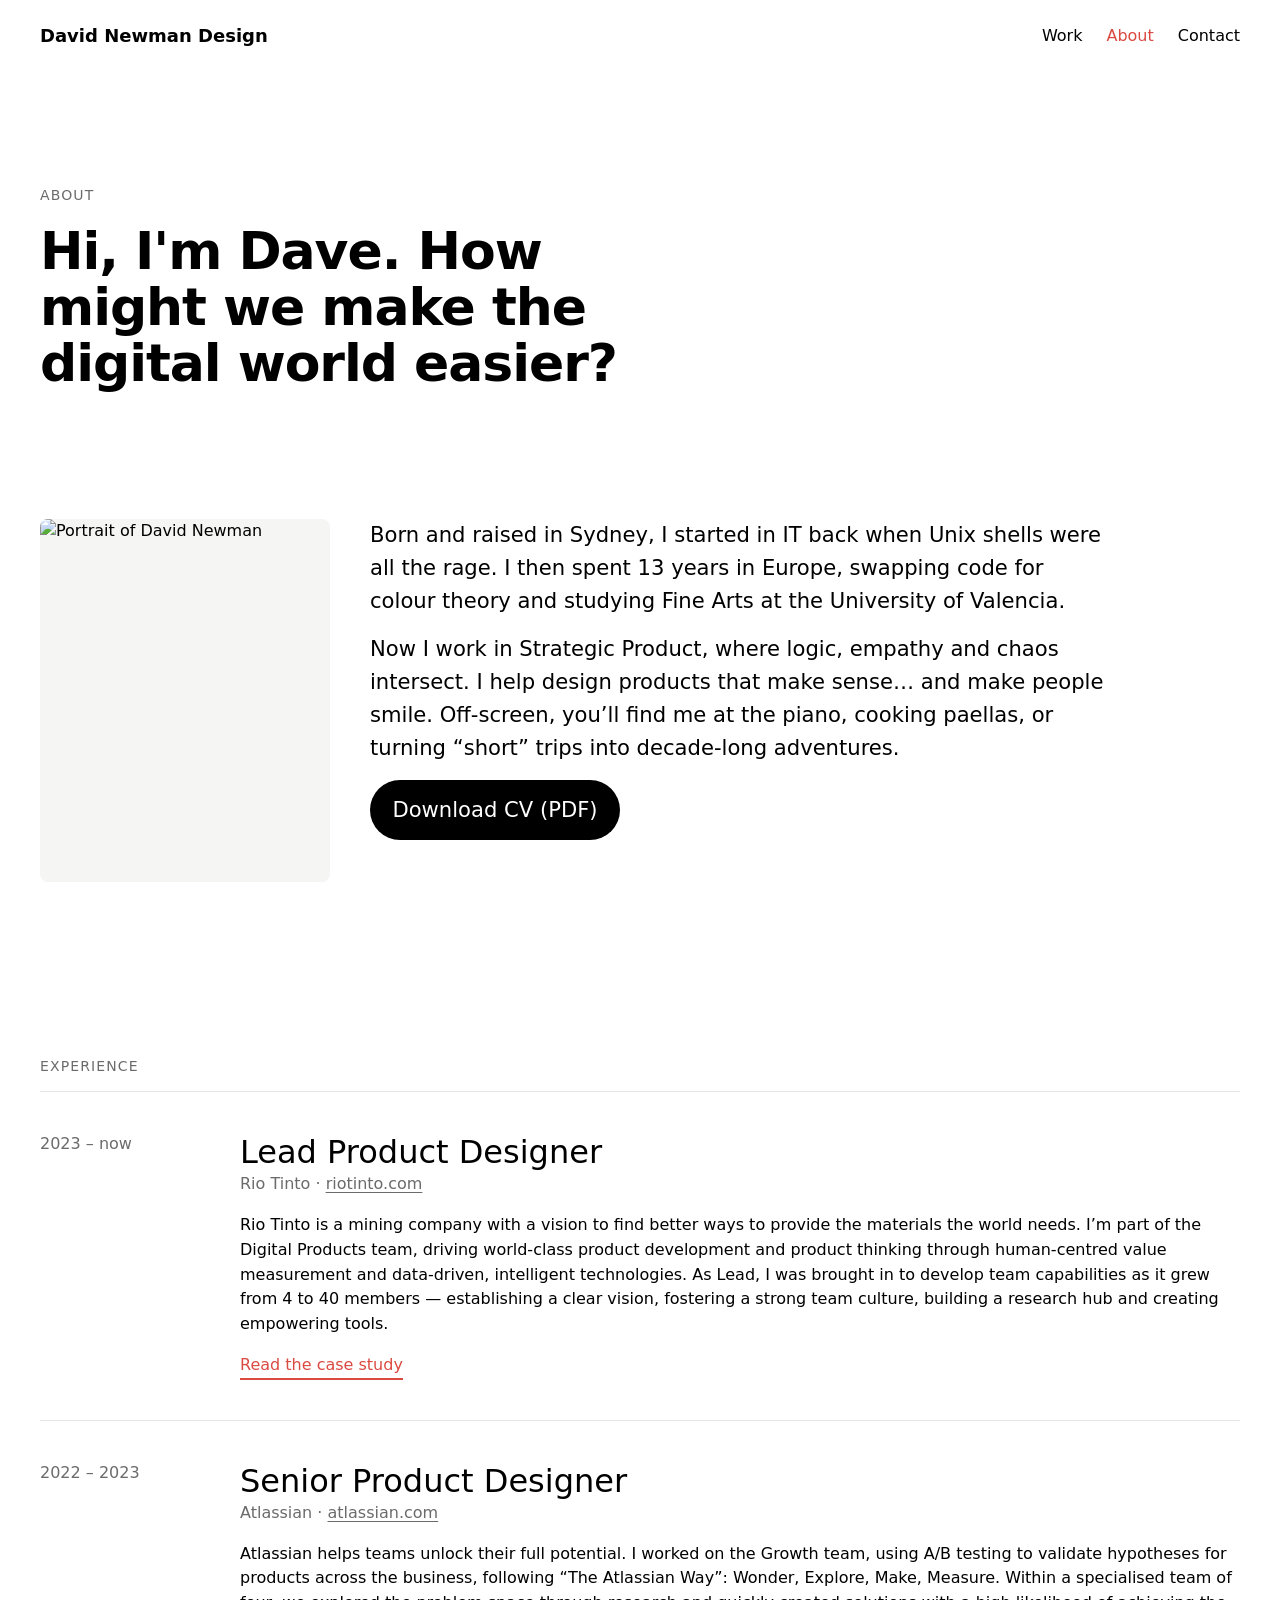
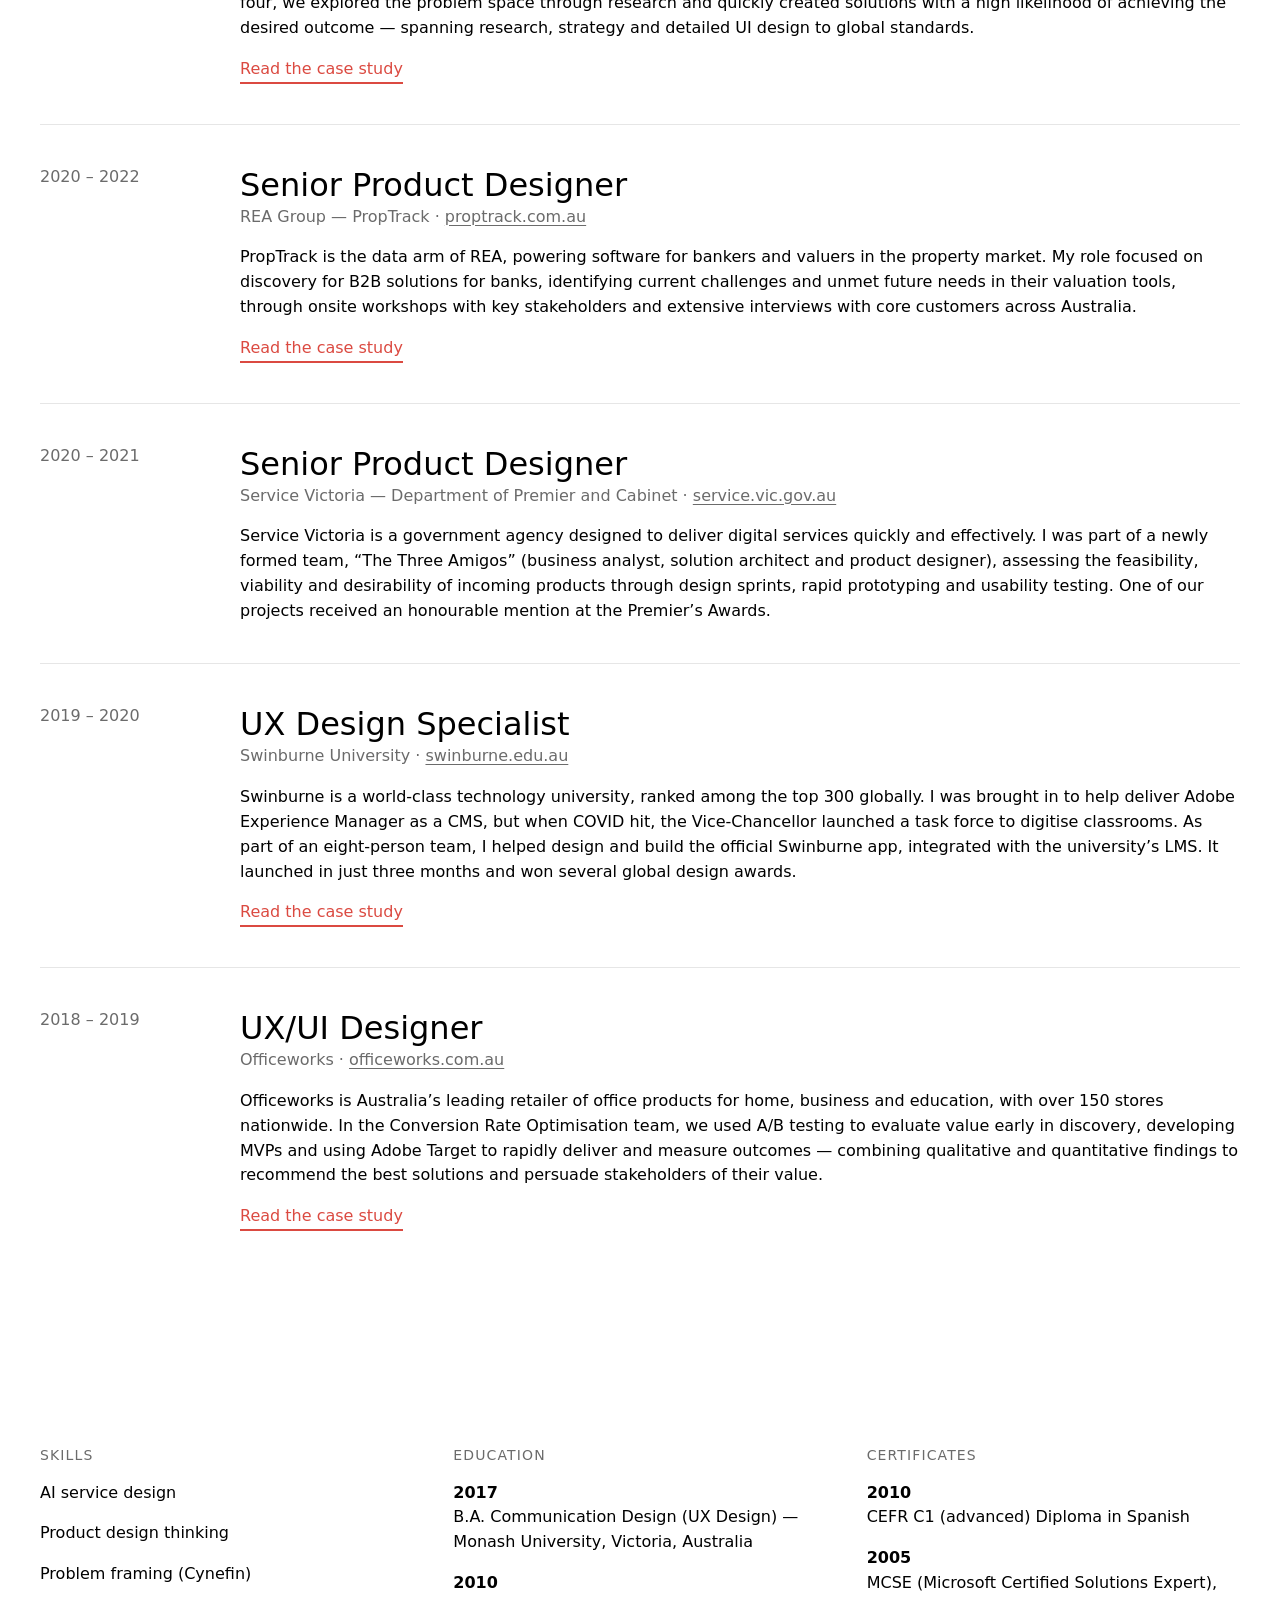
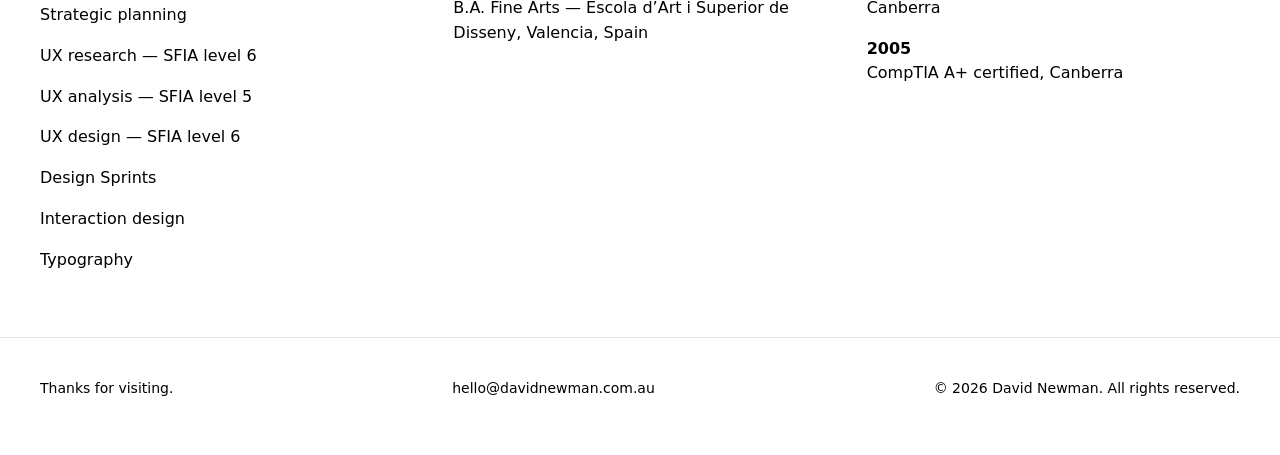
==== about/index.html @ c521a759 "Add About page" ====
<!doctype html>
<html lang="en-AU" class="no-js">
<head>
  <meta charset="utf-8">
  <meta name="viewport" content="width=device-width, initial-scale=1">
  <title>About — David Newman Design</title>
  <meta name="description" content="David Newman — Senior Product Designer. Experience at Rio Tinto, Atlassian, REA Group, Service Victoria, Swinburne University and Officeworks.">
  <link rel="canonical" href="https://davidnewman.com.au/about/">
  <meta property="og:type" content="website">
  <meta property="og:title" content="About — David Newman Design">
  <meta property="og:description" content="David Newman — Senior Product Designer. Experience at Rio Tinto, Atlassian, REA Group, Service Victoria, Swinburne University and Officeworks.">
  <meta property="og:url" content="https://davidnewman.com.au/about/">
  <meta property="og:image" content="https://davidnewman.com.au/assets/img/og-default.jpg">
  <meta name="twitter:card" content="summary_large_image">
  <meta name="theme-color" content="#ffffff">
  <link rel="manifest" href="/manifest.webmanifest">
  <link rel="icon" href="/assets/icons/favicon.svg" type="image/svg+xml">
  <link rel="apple-touch-icon" href="/assets/icons/icon-192.png">
  <link rel="preload" href="/assets/fonts/CircularStd-Medium.woff2" as="font" type="font/woff2" crossorigin>
  <link rel="stylesheet" href="/assets/css/styles.css">
  <script src="/assets/js/main.js" defer></script>
</head>
<body>
  <a class="skip-link" href="#main">Skip to content</a>
  <header class="site-header">
    <div class="container site-header__inner">
      <a class="brand" href="/">David Newman Design</a>
      <nav class="nav" aria-label="Main">
        <ul>
        <li><a href="/work/">Work</a></li>
        <li><a href="/about/" aria-current="page">About</a></li>
        <li><a href="/contact/">Contact</a></li>
        </ul>
      </nav>
    </div>
  </header>

  <main id="main">
    <section class="container home-hero">
      <p class="eyebrow">About</p>
      <h1 class="display" style="font-size: var(--fs-xl);">Hi, I'm Dave. How might we make the digital world easier?</h1>
    </section>
    <section class="container section--tight">
      <div class="grid grid--aside">
        <div><img src="/assets/img/about/portrait.jpg" alt="Portrait of David Newman" loading="lazy" decoding="async" class="portrait"></div>
        <div class="prose">
          <p>Born and raised in Sydney, I started in IT back when Unix shells were all the rage. I then spent 13 years in Europe, swapping code for colour theory and studying Fine Arts at the University of Valencia.</p>
          <p>Now I work in Strategic Product, where logic, empathy and chaos intersect. I help design products that make sense… and make people smile. Off-screen, you’ll find me at the piano, cooking paellas, or turning “short” trips into decade-long adventures.</p>
          <p><a class="button" href="/assets/david-newman-cv.pdf" download>Download CV (PDF)</a></p>
        </div>
      </div>
    </section>
    <section class="container section" aria-labelledby="exp-h">
      <h2 id="exp-h" class="eyebrow">Experience</h2>
      <ol class="timeline">
          <li class="reveal">
            <p class="timeline__when">2023 – now</p>
            <div>
              <h3>Lead Product Designer</h3>
              <p class="timeline__org">Rio Tinto · <a href="https://www.riotinto.com/" rel="noopener">riotinto.com</a></p>
              <p>Rio Tinto is a mining company with a vision to find better ways to provide the materials the world needs. I’m part of the Digital Products team, driving world-class product development and product thinking through human-centred value measurement and data-driven, intelligent technologies. As Lead, I was brought in to develop team capabilities as it grew from 4 to 40 members — establishing a clear vision, fostering a strong team culture, building a research hub and creating empowering tools.</p>
              <p><a class="cta" style="font-size: var(--fs-sm);" href="/work/rio-tinto/">Read the case study</a></p>
            </div>
          </li>
          <li class="reveal">
            <p class="timeline__when">2022 – 2023</p>
            <div>
              <h3>Senior Product Designer</h3>
              <p class="timeline__org">Atlassian · <a href="https://www.atlassian.com/" rel="noopener">atlassian.com</a></p>
              <p>Atlassian helps teams unlock their full potential. I worked on the Growth team, using A/B testing to validate hypotheses for products across the business, following “The Atlassian Way”: Wonder, Explore, Make, Measure. Within a specialised team of four, we explored the problem space through research and quickly created solutions with a high likelihood of achieving the desired outcome — spanning research, strategy and detailed UI design to global standards.</p>
              <p><a class="cta" style="font-size: var(--fs-sm);" href="/work/atlassian/">Read the case study</a></p>
            </div>
          </li>
          <li class="reveal">
            <p class="timeline__when">2020 – 2022</p>
            <div>
              <h3>Senior Product Designer</h3>
              <p class="timeline__org">REA Group — PropTrack · <a href="https://www.proptrack.com.au/" rel="noopener">proptrack.com.au</a></p>
              <p>PropTrack is the data arm of REA, powering software for bankers and valuers in the property market. My role focused on discovery for B2B solutions for banks, identifying current challenges and unmet future needs in their valuation tools, through onsite workshops with key stakeholders and extensive interviews with core customers across Australia.</p>
              <p><a class="cta" style="font-size: var(--fs-sm);" href="/work/proptrack/">Read the case study</a></p>
            </div>
          </li>
          <li class="reveal">
            <p class="timeline__when">2020 – 2021</p>
            <div>
              <h3>Senior Product Designer</h3>
              <p class="timeline__org">Service Victoria — Department of Premier and Cabinet · <a href="https://service.vic.gov.au/" rel="noopener">service.vic.gov.au</a></p>
              <p>Service Victoria is a government agency designed to deliver digital services quickly and effectively. I was part of a newly formed team, “The Three Amigos” (business analyst, solution architect and product designer), assessing the feasibility, viability and desirability of incoming products through design sprints, rapid prototyping and usability testing. One of our projects received an honourable mention at the Premier’s Awards.</p>
              
            </div>
          </li>
          <li class="reveal">
            <p class="timeline__when">2019 – 2020</p>
            <div>
              <h3>UX Design Specialist</h3>
              <p class="timeline__org">Swinburne University · <a href="https://www.swinburne.edu.au/" rel="noopener">swinburne.edu.au</a></p>
              <p>Swinburne is a world-class technology university, ranked among the top 300 globally. I was brought in to help deliver Adobe Experience Manager as a CMS, but when COVID hit, the Vice-Chancellor launched a task force to digitise classrooms. As part of an eight-person team, I helped design and build the official Swinburne app, integrated with the university’s LMS. It launched in just three months and won several global design awards.</p>
              <p><a class="cta" style="font-size: var(--fs-sm);" href="/work/swinburne/">Read the case study</a></p>
            </div>
          </li>
          <li class="reveal">
            <p class="timeline__when">2018 – 2019</p>
            <div>
              <h3>UX/UI Designer</h3>
              <p class="timeline__org">Officeworks · <a href="https://www.officeworks.com.au/" rel="noopener">officeworks.com.au</a></p>
              <p>Officeworks is Australia’s leading retailer of office products for home, business and education, with over 150 stores nationwide. In the Conversion Rate Optimisation team, we used A/B testing to evaluate value early in discovery, developing MVPs and using Adobe Target to rapidly deliver and measure outcomes — combining qualitative and quantitative findings to recommend the best solutions and persuade stakeholders of their value.</p>
              <p><a class="cta" style="font-size: var(--fs-sm);" href="/work/officeworks/">Read the case study</a></p>
            </div>
          </li>
      </ol>
    </section>
    <section class="container section--tight">
      <div class="grid grid--3">
        <div>
          <h2 class="eyebrow">Skills</h2>
          <ul class="plain-list">
            <li>AI service design</li><li>Product design thinking</li><li>Problem framing (Cynefin)</li><li>Strategic planning</li>
            <li>UX research — SFIA level 6</li><li>UX analysis — SFIA level 5</li><li>UX design — SFIA level 6</li>
            <li>Design Sprints</li><li>Interaction design</li><li>Typography</li>
          </ul>
        </div>
        <div>
          <h2 class="eyebrow">Education</h2>
          <ul class="plain-list">
            <li><strong>2017</strong><br>B.A. Communication Design (UX Design) — Monash University, Victoria, Australia</li>
            <li><strong>2010</strong><br>B.A. Fine Arts — Escola d’Art i Superior de Disseny, Valencia, Spain</li>
          </ul>
        </div>
        <div>
          <h2 class="eyebrow">Certificates</h2>
          <ul class="plain-list">
            <li><strong>2010</strong><br>CEFR C1 (advanced) Diploma in Spanish</li>
            <li><strong>2005</strong><br>MCSE (Microsoft Certified Solutions Expert), Canberra</li>
            <li><strong>2005</strong><br>CompTIA A+ certified, Canberra</li>
          </ul>
        </div>
      </div>
    </section>

  </main>

  <footer class="site-footer">
    <div class="container site-footer__inner">
      <p>Thanks for visiting.</p>
      <p><a href="mailto:hello@davidnewman.com.au">hello@davidnewman.com.au</a></p>
      <p>© <span data-year>2026</span> David Newman. All rights reserved.</p>
    </div>
  </footer>
</body>
</html>
---- assets/css/styles.css ----
/* ==========================================================================
   David Newman Design — styles
   1. Fonts  2. Tokens  3. Base  4. Layout  5. Components  6. Pages  7. Motion
   ========================================================================== */

/* 1. Fonts ---------------------------------------------------------------- */
@font-face { font-family: "CircularStd"; src: url("/assets/fonts/CircularStd-Book.woff2") format("woff2"); font-weight: 400; font-style: normal; font-display: swap; }
@font-face { font-family: "CircularStd"; src: url("/assets/fonts/CircularStd-BookItalic.woff2") format("woff2"); font-weight: 400; font-style: italic; font-display: swap; }
@font-face { font-family: "CircularStd"; src: url("/assets/fonts/CircularStd-Medium.woff2") format("woff2"); font-weight: 500; font-style: normal; font-display: swap; }
@font-face { font-family: "CircularStd"; src: url("/assets/fonts/CircularStd-Bold.woff2") format("woff2"); font-weight: 700; font-style: normal; font-display: swap; }
@font-face { font-family: "CircularStd"; src: url("/assets/fonts/CircularStd-Black.woff2") format("woff2"); font-weight: 900; font-style: normal; font-display: swap; }

/* 2. Tokens --------------------------------------------------------------- */
:root {
  /* colour */
  --color-bg: #ffffff;
  --color-fg: #000000;
  --color-muted: #6b6b6b;
  --color-line: #e6e6e6;
  --color-surface: #f5f5f4;
  --color-inverse-bg: #0b0b0b;
  --color-inverse-fg: #ffffff;
  --color-accent: #db4a41;

  /* type */
  --font-sans: "CircularStd", ui-sans-serif, system-ui, -apple-system, "Segoe UI", Roboto, Helvetica, Arial, sans-serif;
  --fs-xs: 0.875rem;
  --fs-sm: 1rem;
  --fs-md: clamp(1.125rem, 1rem + 0.4vw, 1.375rem);
  --fs-lg: clamp(1.5rem, 1.2rem + 1vw, 2rem);
  --fs-xl: clamp(2rem, 1.4rem + 2.4vw, 3.25rem);
  --fs-display: clamp(2.75rem, 1.2rem + 6vw, 6.25rem);
  --lh-tight: 1.08;
  --lh-snug: 1.25;
  --lh-body: 1.55;

  /* space */
  --space-1: 0.25rem;
  --space-2: 0.5rem;
  --space-3: 1rem;
  --space-4: 1.5rem;
  --space-5: 2.5rem;
  --space-6: 4rem;
  --space-7: clamp(4rem, 3rem + 5vw, 8rem);
  --gutter: clamp(1rem, 0.5rem + 2.5vw, 2.5rem);
  --max-width: 90rem;
  --measure: 46rem;

  /* shape & motion */
  --radius: 0.5rem;
  --ease-out: cubic-bezier(0.22, 1, 0.36, 1);
  --dur: 600ms;
}

/* 3. Base ----------------------------------------------------------------- */
*, *::before, *::after { box-sizing: border-box; }
html { -webkit-text-size-adjust: 100%; text-size-adjust: 100%; scroll-behavior: smooth; }
body {
  margin: 0;
  font-family: var(--font-sans);
  font-size: var(--fs-sm);
  line-height: var(--lh-body);
  color: var(--color-fg);
  background: var(--color-bg);
  -webkit-font-smoothing: antialiased;
}
img, svg, video { display: block; max-width: 100%; height: auto; }
img { background: var(--color-surface); }
h1, h2, h3, h4 { margin: 0; font-weight: 500; line-height: var(--lh-snug); text-wrap: balance; }
p { margin: 0 0 var(--space-3); text-wrap: pretty; }
p:last-child { margin-bottom: 0; }
a { color: inherit; text-underline-offset: 0.2em; }
a:hover { color: var(--color-accent); }
:focus-visible { outline: 2px solid var(--color-accent); outline-offset: 3px; }
ul { padding-left: 1.2em; }

.skip-link {
  position: absolute; left: var(--space-3); top: -4rem; z-index: 100;
  padding: var(--space-2) var(--space-3); background: var(--color-fg); color: var(--color-bg);
}
.skip-link:focus { top: var(--space-3); }
.visually-hidden {
  position: absolute !important; width: 1px; height: 1px; overflow: hidden;
  clip: rect(0 0 0 0); white-space: nowrap;
}

/* 4. Layout --------------------------------------------------------------- */
.container { width: 100%; max-width: var(--max-width); margin-inline: auto; padding-inline: var(--gutter); }
.section { padding-block: var(--space-7); }
.section--tight { padding-block: var(--space-6); }
.section--inverse { background: var(--color-inverse-bg); color: var(--color-inverse-fg); }
.grid { display: grid; gap: var(--space-5); }
@media (min-width: 48rem) {
  .grid--2 { grid-template-columns: repeat(2, 1fr); }
  .grid--3 { grid-template-columns: repeat(3, 1fr); }
  .grid--aside { grid-template-columns: minmax(12rem, 1fr) 3fr; }
}
.stack > * + * { margin-top: var(--space-4); }

/* 5. Components ----------------------------------------------------------- */
/* header */
.site-header {
  position: sticky; top: 0; z-index: 50;
  background: color-mix(in srgb, var(--color-bg) 88%, transparent);
  backdrop-filter: saturate(1.4) blur(10px);
  border-bottom: 1px solid transparent;
  transition: border-color 200ms;
}
.site-header.is-scrolled { border-bottom-color: var(--color-line); }
.site-header__inner { display: flex; align-items: center; justify-content: space-between; min-height: 4.5rem; }
.brand { font-weight: 700; text-decoration: none; font-size: 1.125rem; }
.nav ul { display: flex; gap: var(--space-4); list-style: none; margin: 0; padding: 0; }
.nav a { text-decoration: none; font-weight: 500; }
.nav a[aria-current="page"] { color: var(--color-accent); }
.brand { white-space: nowrap; }
@media (max-width: 30rem) {
  .brand { font-size: 1rem; }
  .nav ul { gap: var(--space-3); }
  .nav a { font-size: 0.9375rem; }
}
@media (max-width: 47.99rem) {
  .cs-toc { position: static; border-bottom: 1px solid var(--color-line); padding-bottom: var(--space-4); }
  .cs-toc ol { grid-auto-flow: column; justify-content: start; gap: var(--space-4); }
}

/* footer */
.site-footer { border-top: 1px solid var(--color-line); padding-block: var(--space-5); font-size: var(--fs-xs); }
.site-footer__inner { display: flex; flex-wrap: wrap; gap: var(--space-3); justify-content: space-between; }
.site-footer a { text-decoration: none; }

/* text */
.eyebrow { font-size: var(--fs-xs); text-transform: uppercase; letter-spacing: 0.08em; color: var(--color-muted); margin-bottom: var(--space-3); }
.section--inverse .eyebrow { color: #a3a3a3; }
.display { font-size: var(--fs-display); font-weight: 700; line-height: var(--lh-tight); letter-spacing: -0.02em; }
.lead { font-size: var(--fs-lg); line-height: 1.35; max-width: 52rem; }
.prose { max-width: var(--measure); font-size: var(--fs-md); }
.prose h3 { font-size: var(--fs-lg); margin-bottom: var(--space-3); }
.prose ul { margin: 0 0 var(--space-3); }
.cta { display: inline-block; font-size: var(--fs-lg); font-weight: 500; color: var(--color-accent); text-decoration: none; border-bottom: 2px solid currentColor; }
.cta:hover { color: var(--color-fg); }
.button {
  display: inline-flex; align-items: center; gap: var(--space-2);
  padding: 0.85rem 1.4rem; border-radius: 999px; border: 0;
  background: var(--color-fg); color: var(--color-bg);
  font: inherit; font-weight: 500; text-decoration: none; cursor: pointer;
}
.button:hover { background: var(--color-accent); color: #fff; }

/* project cards */
.cards { display: grid; gap: var(--space-5); }
@media (min-width: 48rem) { .cards { grid-template-columns: repeat(2, 1fr); } }
.card { display: block; text-decoration: none; }
.card__media { overflow: hidden; border-radius: var(--radius); aspect-ratio: 4 / 3; }
.card__media img { width: 100%; height: 100%; object-fit: cover; transition: transform var(--dur) var(--ease-out); }
.card:hover .card__media img { transform: scale(1.04); }
.card__body { display: flex; justify-content: space-between; gap: var(--space-3); padding-top: var(--space-3); }
.card__title { font-size: var(--fs-lg); }
.card__meta { color: var(--color-muted); font-size: var(--fs-xs); text-align: right; }
.section--inverse .card__meta { color: #a3a3a3; }
.card:hover .card__title { color: var(--color-accent); }
.badge { display: inline-block; font-size: 0.75rem; padding: 0.15rem 0.5rem; border: 1px solid currentColor; border-radius: 999px; margin-left: var(--space-2); vertical-align: middle; }

/* skills list */
.skills { list-style: none; padding: 0; margin: 0; font-size: var(--fs-lg); line-height: 1.3; }

/* case study */
.cs-hero { padding-block: var(--space-6) var(--space-5); }
.cs-hero__title { font-size: var(--fs-xl); font-weight: 700; letter-spacing: -0.01em; margin-bottom: var(--space-4); }
.cs-meta { display: grid; gap: var(--space-4); margin-top: var(--space-5); padding-top: var(--space-4); border-top: 1px solid var(--color-line); }
@media (min-width: 48rem) { .cs-meta { grid-template-columns: repeat(3, 1fr); } }
.cs-meta dt { font-size: var(--fs-xs); color: var(--color-muted); text-transform: uppercase; letter-spacing: 0.08em; }
.cs-meta dd { margin: var(--space-1) 0 0; }
.cs-cover img { width: 100%; border-radius: var(--radius); }
.cs-toc { position: sticky; top: 5rem; align-self: start; }
.cs-toc ol { list-style: none; padding: 0; margin: 0; display: grid; gap: var(--space-2); }
.cs-toc a { text-decoration: none; color: var(--color-muted); }
.cs-toc a:hover, .cs-toc a.is-active { color: var(--color-fg); }
.cs-section { scroll-margin-top: 6rem; }
.cs-section + .cs-section { margin-top: var(--space-7); }
.cs-section > h2 { font-size: var(--fs-xl); margin-bottom: var(--space-4); }
.figure { margin: var(--space-5) 0; }
.figure img { width: 100%; border-radius: var(--radius); }
.figure figcaption { font-size: var(--fs-xs); color: var(--color-muted); margin-top: var(--space-2); }
.gallery { display: grid; gap: var(--space-3); margin: var(--space-5) 0; grid-template-columns: repeat(auto-fill, minmax(min(100%, 16rem), 1fr)); }
.gallery img { width: 100%; aspect-ratio: 4 / 3; object-fit: cover; border-radius: var(--radius); }
.gallery--contain img { object-fit: contain; background: var(--color-surface); }
.callouts { display: grid; gap: var(--space-4); margin: var(--space-5) 0; }
@media (min-width: 48rem) { .callouts { grid-template-columns: repeat(2, 1fr); } }
.callout { padding: var(--space-4); background: var(--color-surface); border-radius: var(--radius); }
.callout h3 { font-size: var(--fs-md); margin-bottom: var(--space-2); }
.metrics { display: grid; gap: var(--space-4); margin: var(--space-5) 0; grid-template-columns: repeat(auto-fit, minmax(12rem, 1fr)); }
.metric { padding: var(--space-4); border-top: 2px solid var(--color-fg); }
.metric__value { display: block; font-size: var(--fs-xl); font-weight: 700; line-height: 1; }
.metric__label { display: block; margin-top: var(--space-2); color: var(--color-muted); }
.metric-group h3 { font-size: var(--fs-md); margin-bottom: var(--space-2); }
.next-project { display: grid; gap: var(--space-5); }
@media (min-width: 48rem) { .next-project { grid-template-columns: repeat(2, 1fr); } }

/* timeline (résumé) */
.timeline { list-style: none; padding: 0; margin: 0; }
.timeline > li { display: grid; gap: var(--space-3); padding-block: var(--space-5); border-top: 1px solid var(--color-line); }
@media (min-width: 48rem) { .timeline > li { grid-template-columns: 10rem 1fr; gap: var(--space-5); } }
.timeline__when { color: var(--color-muted); }
.timeline h3 { font-size: var(--fs-lg); }
.timeline__org { color: var(--color-muted); margin-bottom: var(--space-3); }
.plain-list { list-style: none; padding: 0; margin: 0; display: grid; gap: var(--space-3); }

/* forms */
.form { display: grid; gap: var(--space-4); max-width: 36rem; }
.field { display: grid; gap: var(--space-2); }
.field label { font-weight: 500; }
.field input, .field textarea {
  font: inherit; padding: 0.8rem 1rem; border: 1px solid #c8c8c8; border-radius: var(--radius); background: #fff;
}
.field textarea { min-height: 9rem; resize: vertical; }
.hp { position: absolute; left: -9999px; }

/* NDA notice */
.nda { padding: var(--space-5); border: 1px solid var(--color-line); border-radius: var(--radius); max-width: var(--measure); }

/* 6. Pages ---------------------------------------------------------------- */
.home-hero { padding-block: var(--space-7) var(--space-6); }
.home-hero .display { max-width: 18ch; }
.home-hero__cta { margin-top: var(--space-5); }
.portrait { border-radius: var(--radius); width: 100%; max-width: 28rem; aspect-ratio: 4 / 5; object-fit: cover; }

/* 7. Motion --------------------------------------------------------------- */
@view-transition { navigation: auto; }
::view-transition-old(root), ::view-transition-new(root) { animation-duration: 280ms; }

.reveal { opacity: 0; transform: translateY(1.5rem); transition: opacity var(--dur) var(--ease-out), transform var(--dur) var(--ease-out); }
.reveal.is-visible { opacity: 1; transform: none; }
.no-js .reveal { opacity: 1; transform: none; }

@media (prefers-reduced-motion: reduce) {
  html { scroll-behavior: auto; }
  .reveal { opacity: 1; transform: none; transition: none; }
  .card__media img { transition: none; }
  @view-transition { navigation: none; }
}
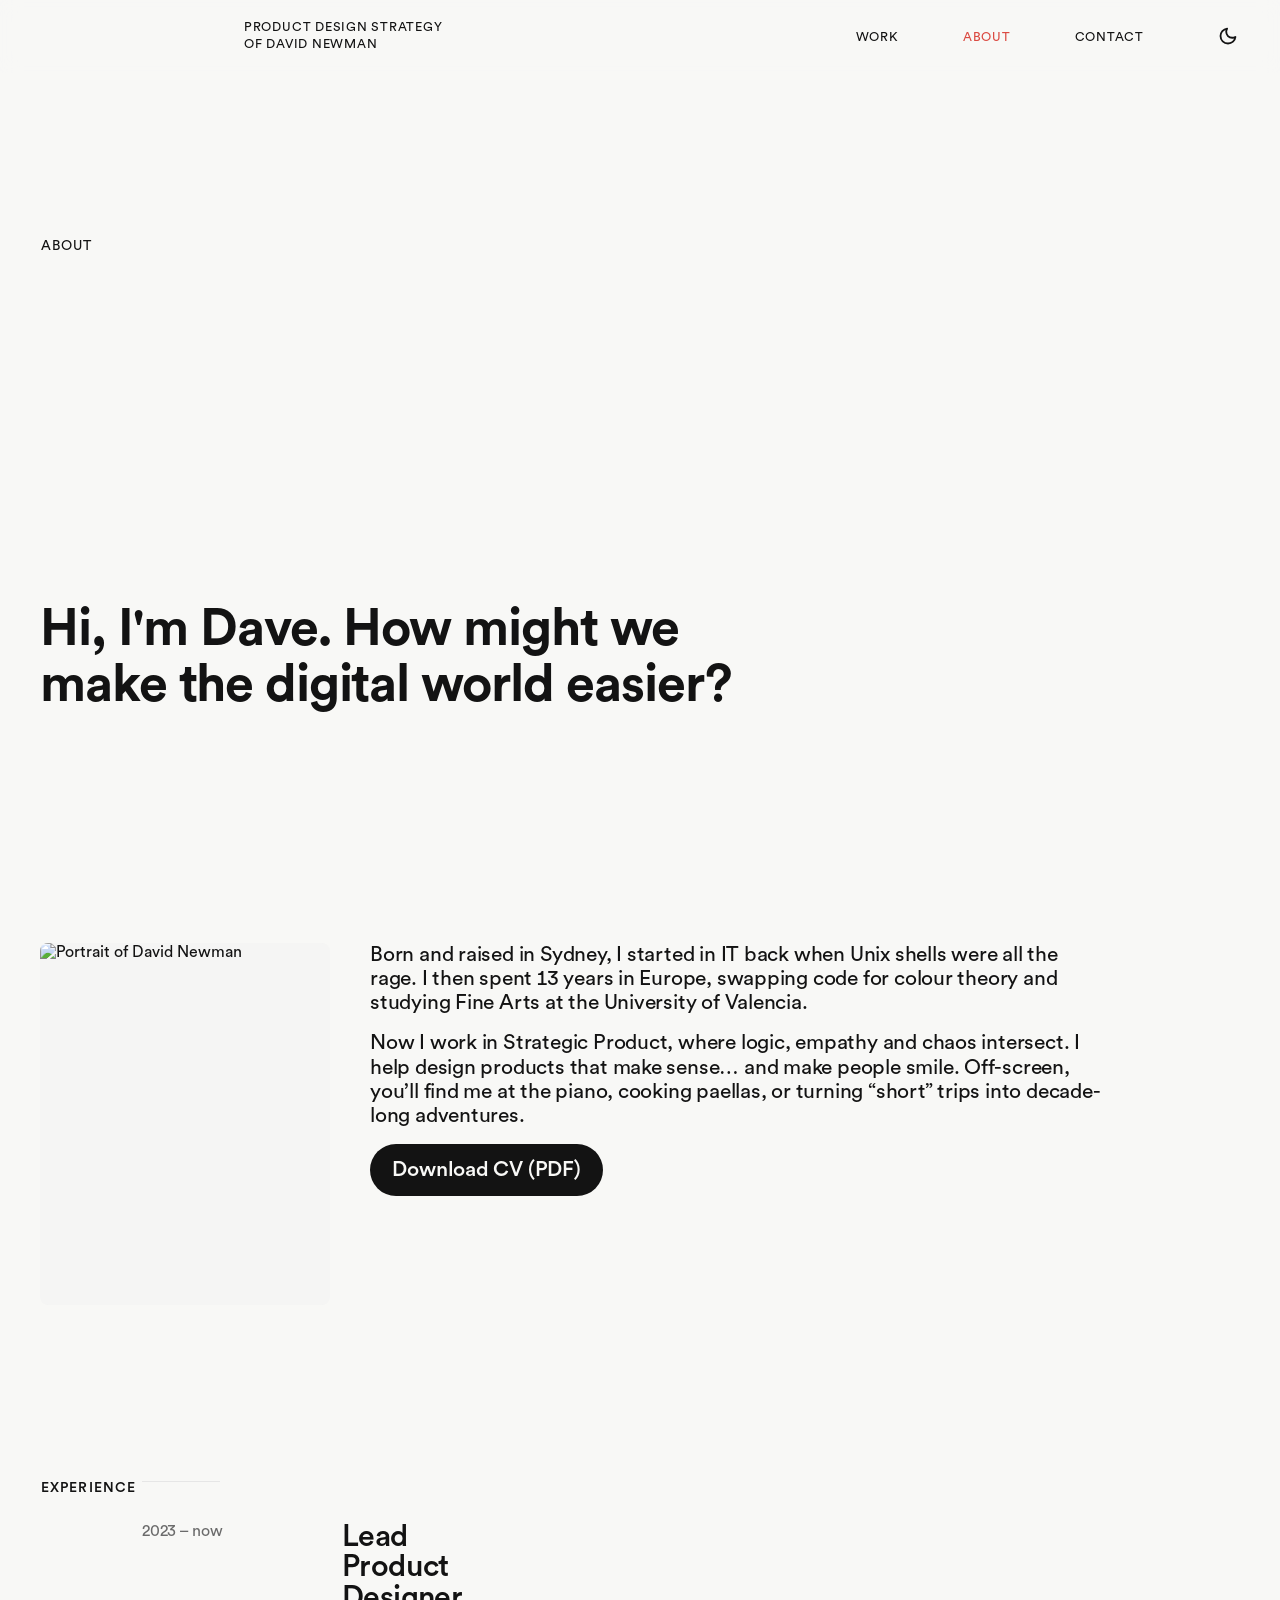
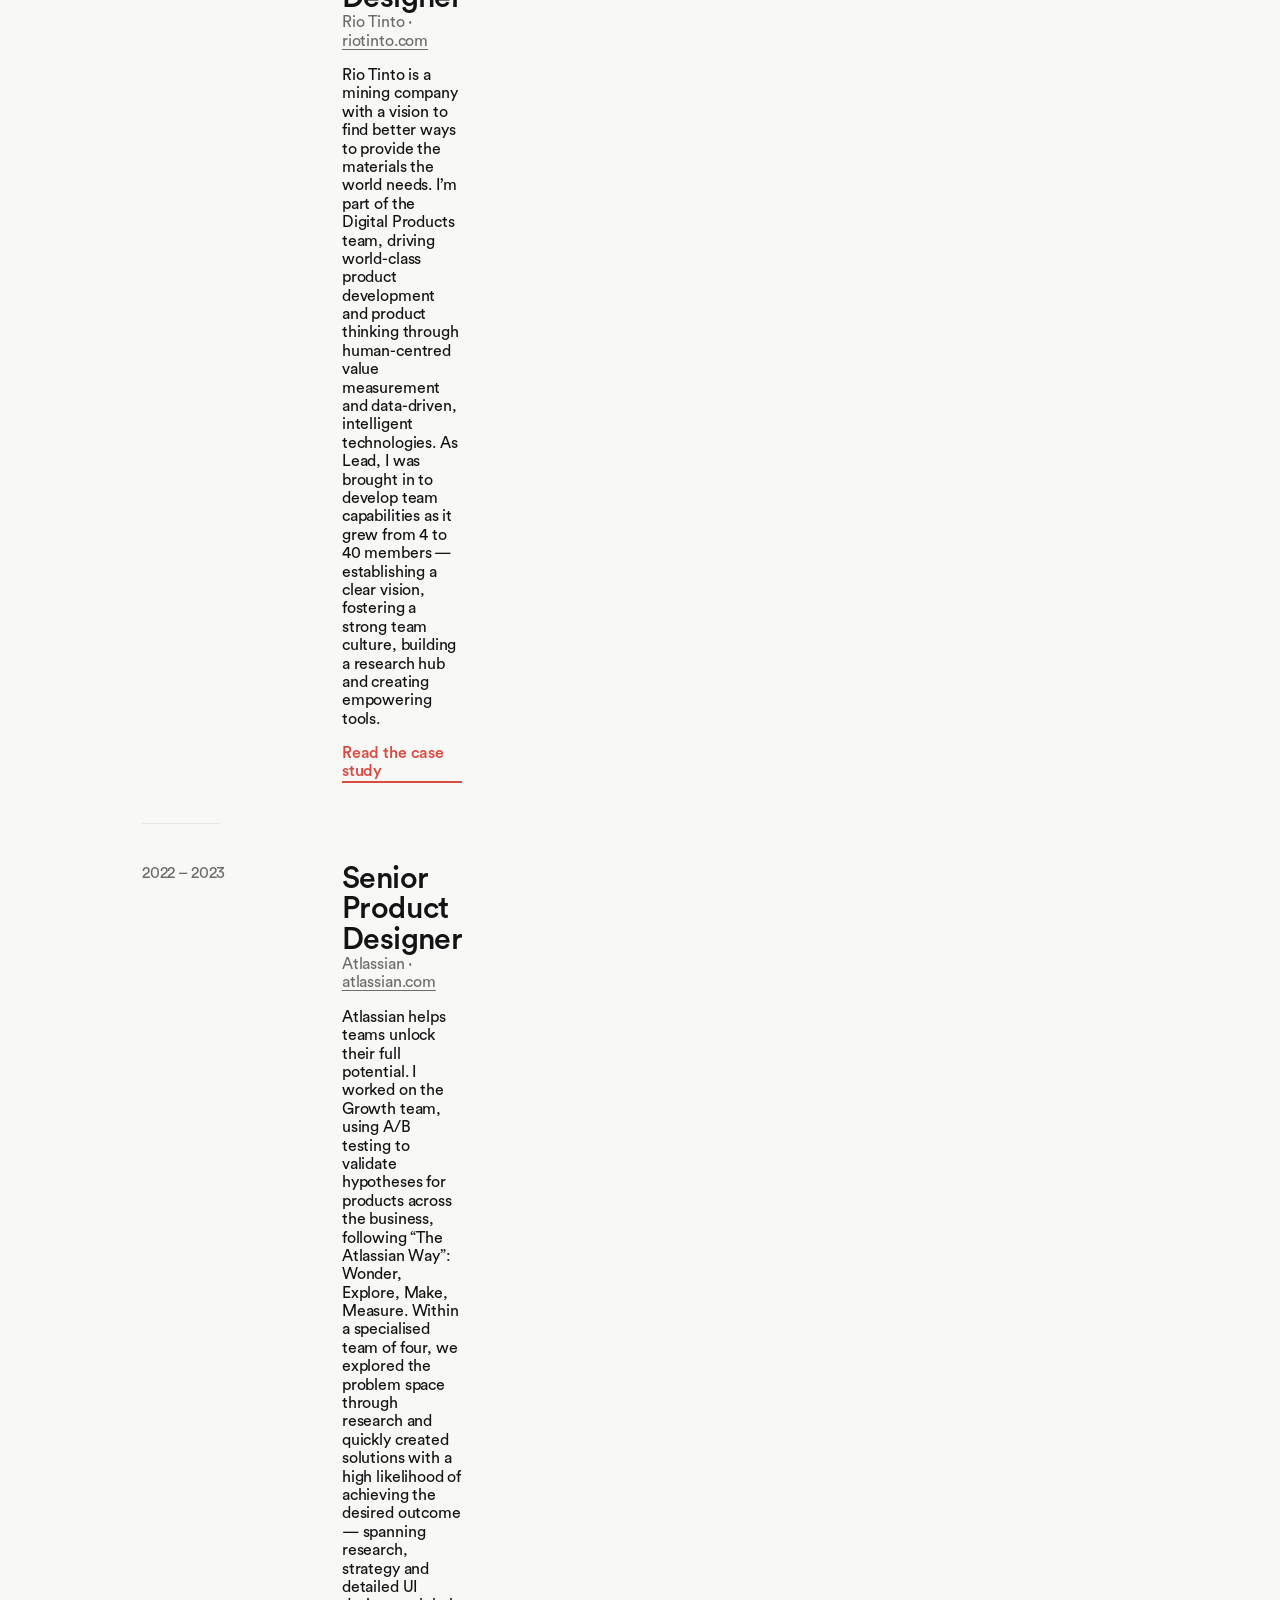
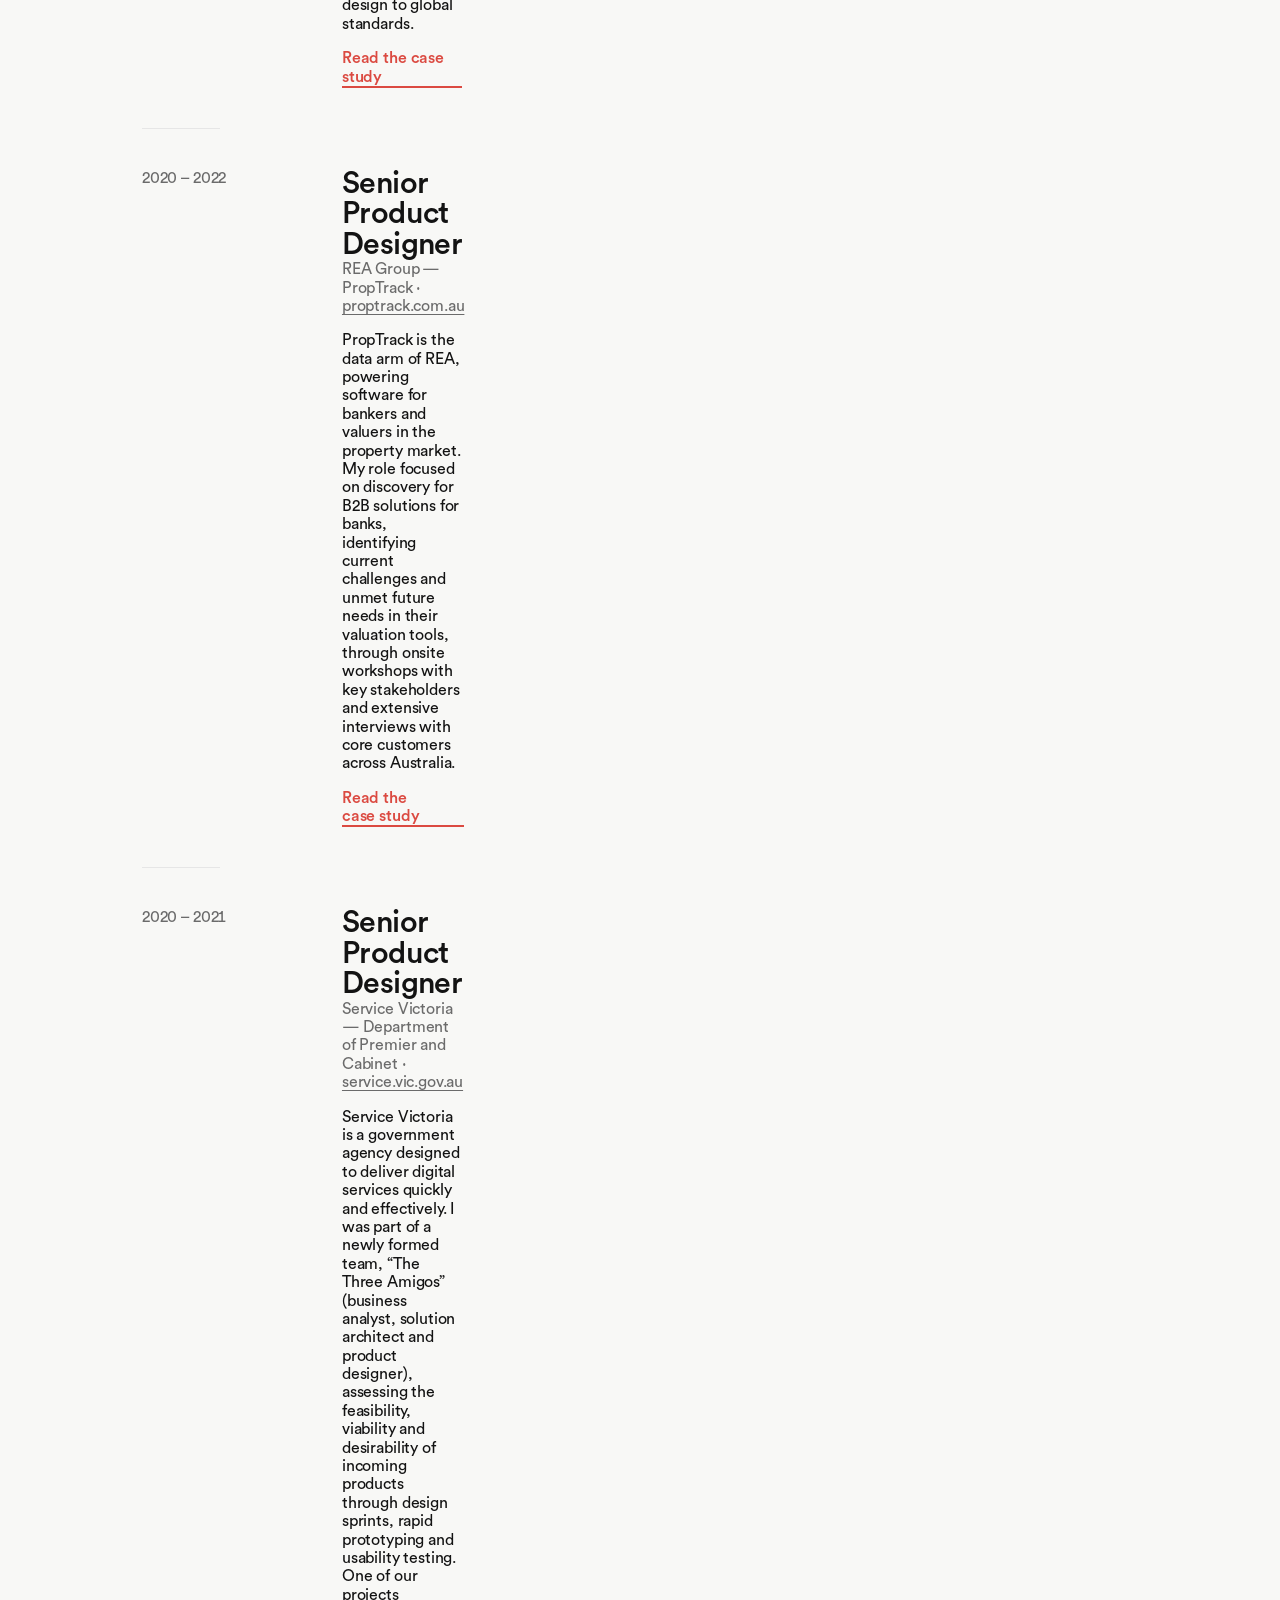
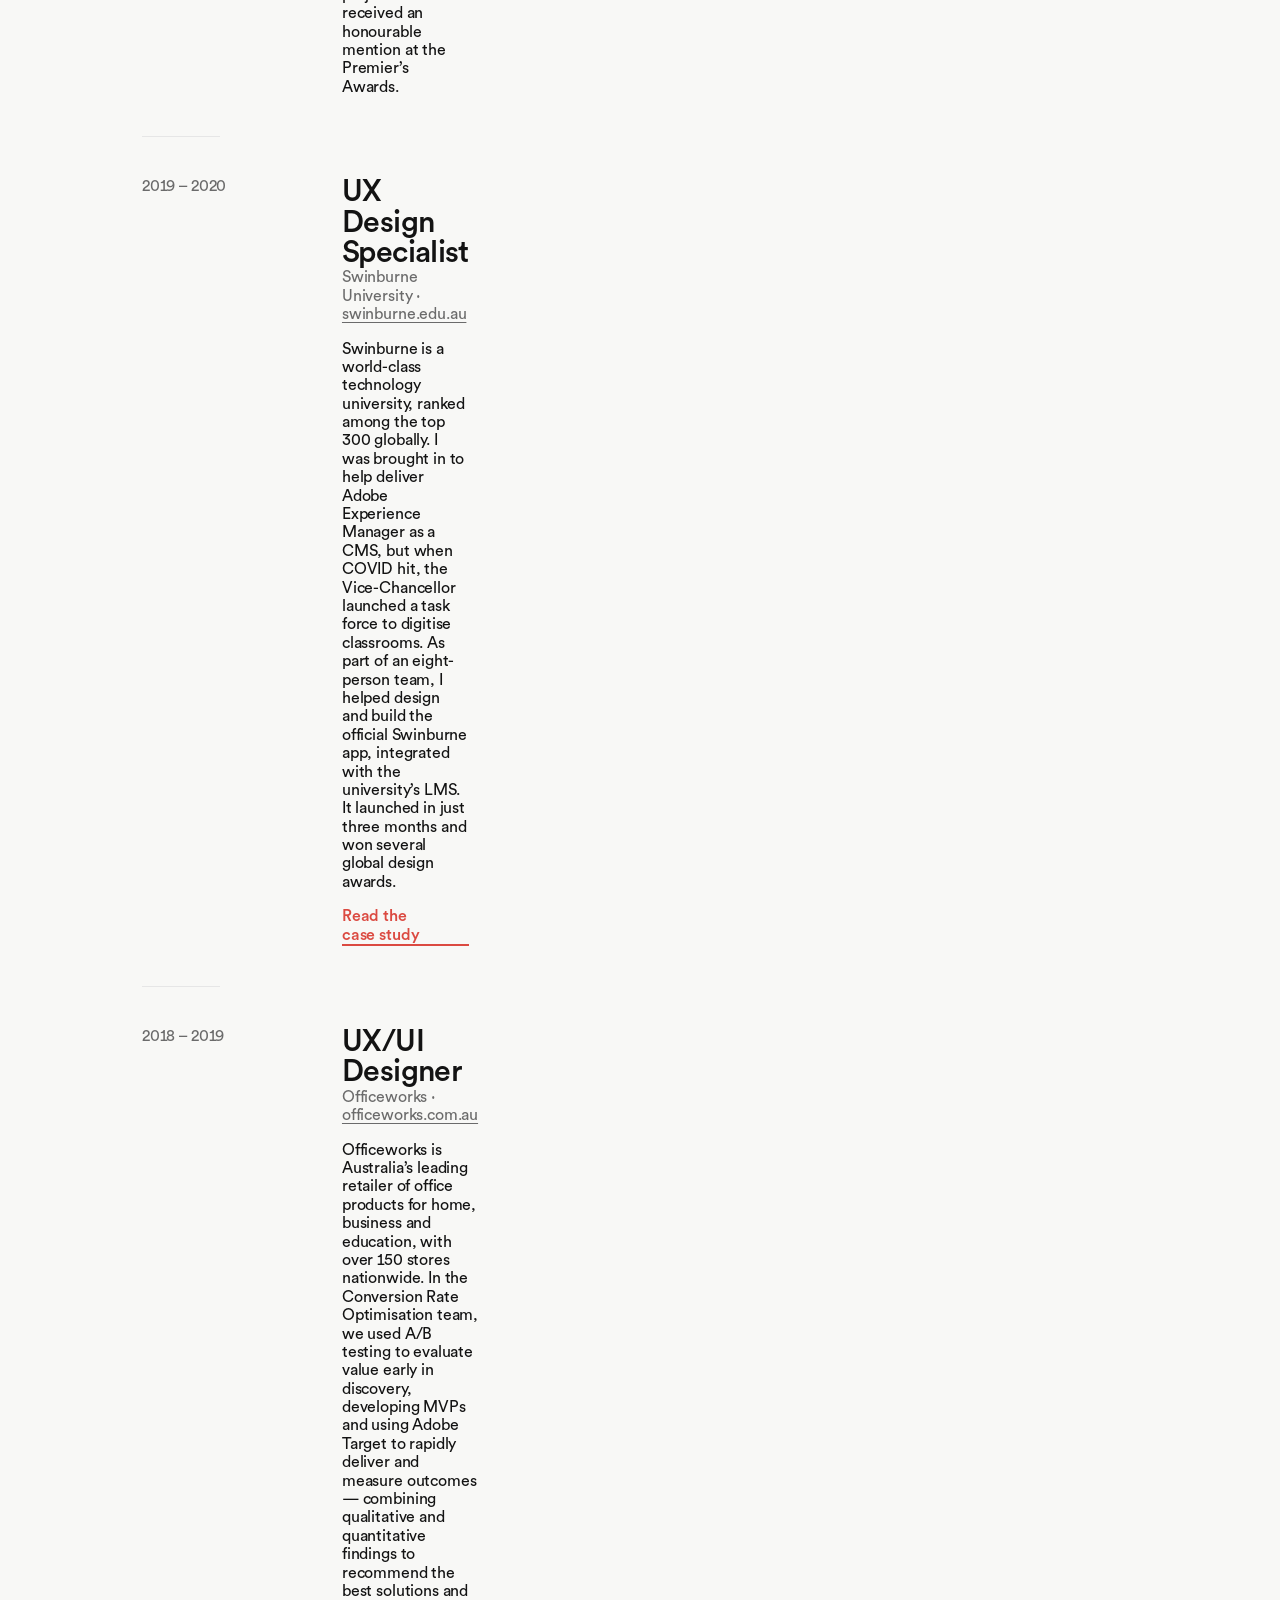
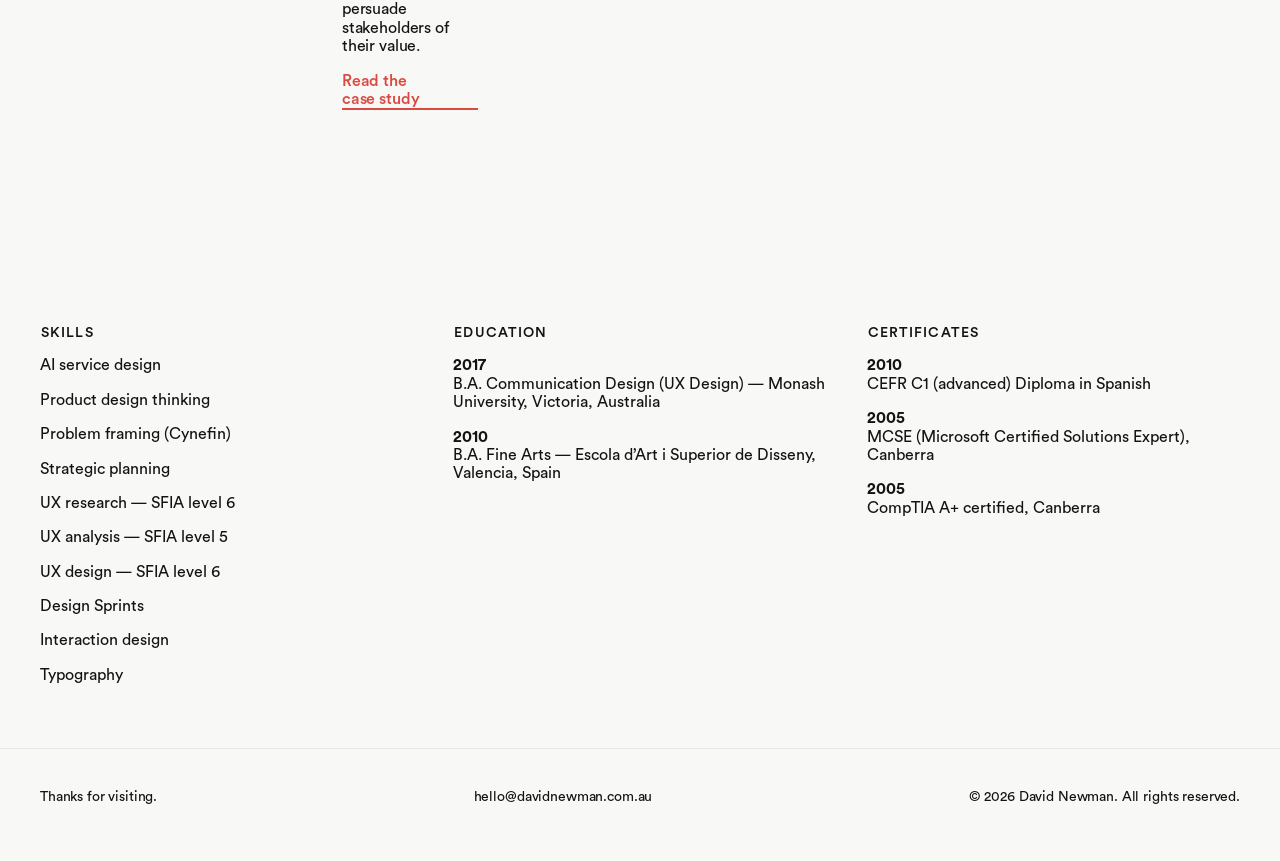
==== commit 9be169eb: "Update site content and shared navigation" ====
--- a/about/index.html
+++ b/about/index.html
@@ -13,23 +13,23 @@
   <meta property="og:image" content="https://davidnewman.com.au/assets/img/og-default.jpg">
   <meta name="twitter:card" content="summary_large_image">
   <meta name="theme-color" content="#ffffff">
-  <link rel="manifest" href="/manifest.webmanifest">
-  <link rel="icon" href="/assets/icons/favicon.svg" type="image/svg+xml">
-  <link rel="apple-touch-icon" href="/assets/icons/icon-192.png">
-  <link rel="preload" href="/assets/fonts/CircularStd-Medium.woff2" as="font" type="font/woff2" crossorigin>
-  <link rel="stylesheet" href="/assets/css/styles.css">
-  <script src="/assets/js/main.js" defer></script>
+  <link rel="manifest" href="../manifest.webmanifest">
+  <link rel="icon" href="../assets/icons/favicon.svg" type="image/svg+xml">
+  <link rel="apple-touch-icon" href="../assets/icons/icon-192.png">
+  <link rel="preload" href="../assets/fonts/CircularStd-Medium.woff2" as="font" type="font/woff2" crossorigin>
+  <link rel="stylesheet" href="../assets/css/styles.css">
+  <script src="../assets/js/main.js" defer></script>
 </head>
 <body>
   <a class="skip-link" href="#main">Skip to content</a>
   <header class="site-header">
     <div class="container site-header__inner">
-      <a class="brand" href="/">David Newman Design</a>
+      <a class="brand" href="../">Product Design strategy<br> of David Newman</a>
       <nav class="nav" aria-label="Main">
         <ul>
-        <li><a href="/work/">Work</a></li>
-        <li><a href="/about/" aria-current="page">About</a></li>
-        <li><a href="/contact/">Contact</a></li>
+        <li><a href="../work/">Work</a></li>
+        <li><a href="../about/" aria-current="page">About</a></li>
+        <li><a href="../contact/">Contact</a></li>
         </ul>
       </nav>
     </div>
@@ -42,11 +42,11 @@
     </section>
     <section class="container section--tight">
       <div class="grid grid--aside">
-        <div><img src="/assets/img/about/portrait.jpg" alt="Portrait of David Newman" loading="lazy" decoding="async" class="portrait"></div>
+        <div><img src="../assets/img/about/portrait.jpg" alt="Portrait of David Newman" loading="lazy" decoding="async" class="portrait"></div>
         <div class="prose">
           <p>Born and raised in Sydney, I started in IT back when Unix shells were all the rage. I then spent 13 years in Europe, swapping code for colour theory and studying Fine Arts at the University of Valencia.</p>
           <p>Now I work in Strategic Product, where logic, empathy and chaos intersect. I help design products that make sense… and make people smile. Off-screen, you’ll find me at the piano, cooking paellas, or turning “short” trips into decade-long adventures.</p>
-          <p><a class="button" href="/assets/david-newman-cv.pdf" download>Download CV (PDF)</a></p>
+          <p><a class="button" href="../assets/david-newman-cv.pdf" download>Download CV (PDF)</a></p>
         </div>
       </div>
     </section>
@@ -59,7 +59,7 @@
               <h3>Lead Product Designer</h3>
               <p class="timeline__org">Rio Tinto · <a href="https://www.riotinto.com/" rel="noopener">riotinto.com</a></p>
               <p>Rio Tinto is a mining company with a vision to find better ways to provide the materials the world needs. I’m part of the Digital Products team, driving world-class product development and product thinking through human-centred value measurement and data-driven, intelligent technologies. As Lead, I was brought in to develop team capabilities as it grew from 4 to 40 members — establishing a clear vision, fostering a strong team culture, building a research hub and creating empowering tools.</p>
-              <p><a class="cta" style="font-size: var(--fs-sm);" href="/work/rio-tinto/">Read the case study</a></p>
+              <p><a class="cta" style="font-size: var(--fs-sm);" href="../work/rio-tinto/">Read the case study</a></p>
             </div>
           </li>
           <li class="reveal">
@@ -68,7 +68,7 @@
               <h3>Senior Product Designer</h3>
               <p class="timeline__org">Atlassian · <a href="https://www.atlassian.com/" rel="noopener">atlassian.com</a></p>
               <p>Atlassian helps teams unlock their full potential. I worked on the Growth team, using A/B testing to validate hypotheses for products across the business, following “The Atlassian Way”: Wonder, Explore, Make, Measure. Within a specialised team of four, we explored the problem space through research and quickly created solutions with a high likelihood of achieving the desired outcome — spanning research, strategy and detailed UI design to global standards.</p>
-              <p><a class="cta" style="font-size: var(--fs-sm);" href="/work/atlassian/">Read the case study</a></p>
+              <p><a class="cta" style="font-size: var(--fs-sm);" href="../work/atlassian/">Read the case study</a></p>
             </div>
           </li>
           <li class="reveal">
@@ -77,7 +77,7 @@
               <h3>Senior Product Designer</h3>
               <p class="timeline__org">REA Group — PropTrack · <a href="https://www.proptrack.com.au/" rel="noopener">proptrack.com.au</a></p>
               <p>PropTrack is the data arm of REA, powering software for bankers and valuers in the property market. My role focused on discovery for B2B solutions for banks, identifying current challenges and unmet future needs in their valuation tools, through onsite workshops with key stakeholders and extensive interviews with core customers across Australia.</p>
-              <p><a class="cta" style="font-size: var(--fs-sm);" href="/work/proptrack/">Read the case study</a></p>
+              <p><a class="cta" style="font-size: var(--fs-sm);" href="../work/proptrack/">Read the case study</a></p>
             </div>
           </li>
           <li class="reveal">
@@ -95,7 +95,7 @@
               <h3>UX Design Specialist</h3>
               <p class="timeline__org">Swinburne University · <a href="https://www.swinburne.edu.au/" rel="noopener">swinburne.edu.au</a></p>
               <p>Swinburne is a world-class technology university, ranked among the top 300 globally. I was brought in to help deliver Adobe Experience Manager as a CMS, but when COVID hit, the Vice-Chancellor launched a task force to digitise classrooms. As part of an eight-person team, I helped design and build the official Swinburne app, integrated with the university’s LMS. It launched in just three months and won several global design awards.</p>
-              <p><a class="cta" style="font-size: var(--fs-sm);" href="/work/swinburne/">Read the case study</a></p>
+              <p><a class="cta" style="font-size: var(--fs-sm);" href="../work/swinburne/">Read the case study</a></p>
             </div>
           </li>
           <li class="reveal">
@@ -104,7 +104,7 @@
               <h3>UX/UI Designer</h3>
               <p class="timeline__org">Officeworks · <a href="https://www.officeworks.com.au/" rel="noopener">officeworks.com.au</a></p>
               <p>Officeworks is Australia’s leading retailer of office products for home, business and education, with over 150 stores nationwide. In the Conversion Rate Optimisation team, we used A/B testing to evaluate value early in discovery, developing MVPs and using Adobe Target to rapidly deliver and measure outcomes — combining qualitative and quantitative findings to recommend the best solutions and persuade stakeholders of their value.</p>
-              <p><a class="cta" style="font-size: var(--fs-sm);" href="/work/officeworks/">Read the case study</a></p>
+              <p><a class="cta" style="font-size: var(--fs-sm);" href="../work/officeworks/">Read the case study</a></p>
             </div>
           </li>
       </ol>
--- a/assets/css/styles.css
+++ b/assets/css/styles.css
@@ -4,17 +4,22 @@
    ========================================================================== */
 
 /* 1. Fonts ---------------------------------------------------------------- */
-@font-face { font-family: "CircularStd"; src: url("/assets/fonts/CircularStd-Book.woff2") format("woff2"); font-weight: 400; font-style: normal; font-display: swap; }
-@font-face { font-family: "CircularStd"; src: url("/assets/fonts/CircularStd-BookItalic.woff2") format("woff2"); font-weight: 400; font-style: italic; font-display: swap; }
-@font-face { font-family: "CircularStd"; src: url("/assets/fonts/CircularStd-Medium.woff2") format("woff2"); font-weight: 500; font-style: normal; font-display: swap; }
-@font-face { font-family: "CircularStd"; src: url("/assets/fonts/CircularStd-Bold.woff2") format("woff2"); font-weight: 700; font-style: normal; font-display: swap; }
-@font-face { font-family: "CircularStd"; src: url("/assets/fonts/CircularStd-Black.woff2") format("woff2"); font-weight: 900; font-style: normal; font-display: swap; }
+@font-face { font-family: "CircularStd"; src: url("../fonts/CircularStd-Book.woff2") format("woff2"); font-weight: 400; font-style: normal; font-display: swap; }
+@font-face { font-family: "CircularStd"; src: url("../fonts/CircularStd-BookItalic.woff2") format("woff2"); font-weight: 400; font-style: italic; font-display: swap; }
+@font-face { font-family: "CircularStd"; src: url("../fonts/CircularStd-Medium.woff2") format("woff2"); font-weight: 500; font-style: normal; font-display: swap; }
+@font-face { font-family: "CircularStd"; src: url("../fonts/CircularStd-Bold.woff2") format("woff2"); font-weight: 700; font-style: normal; font-display: swap; }
+@font-face { font-family: "CircularStd"; src: url("../fonts/CircularStd-Black.woff2") format("woff2"); font-weight: 900; font-style: normal; font-display: swap; }
+@font-face { font-family: "Ogg"; src: url("../fonts/Ogg-Regular.woff2") format("woff2"); font-weight: 400; font-style: normal; font-display: swap; }
+@font-face { font-family: "Ogg"; src: url("../fonts/Ogg-Italic.woff2") format("woff2"); font-weight: 400; font-style: italic; font-display: swap; }
 
 /* 2. Tokens --------------------------------------------------------------- */
 :root {
+  color-scheme: light;
+
   /* colour */
-  --color-bg: #ffffff;
-  --color-fg: #000000;
+  --color-bg: #f8f8f6;
+  --color-fg: #131313;
+  --color-body: #1a1a1a;
   --color-muted: #6b6b6b;
   --color-line: #e6e6e6;
   --color-surface: #f5f5f4;
@@ -24,15 +29,18 @@
 
   /* type */
   --font-sans: "CircularStd", ui-sans-serif, system-ui, -apple-system, "Segoe UI", Roboto, Helvetica, Arial, sans-serif;
+  --font-serif: "Ogg", ui-serif, Georgia, Cambria, "Times New Roman", Times, serif;
   --fs-xs: 0.875rem;
   --fs-sm: 1rem;
   --fs-md: clamp(1.125rem, 1rem + 0.4vw, 1.375rem);
-  --fs-lg: clamp(1.5rem, 1.2rem + 1vw, 2rem);
+  --fs-lg: clamp(1.4rem, 1.1rem + 1vw, 1.9rem);
   --fs-xl: clamp(2rem, 1.4rem + 2.4vw, 3.25rem);
-  --fs-display: clamp(2.75rem, 1.2rem + 6vw, 6.25rem);
+  --fs-display: clamp(2.75rem, 1.2rem + 6vw, 5.25rem);
   --lh-tight: 1.08;
-  --lh-snug: 1.25;
-  --lh-body: 1.55;
+  --lh-snug: 1;
+  --lh-body: 1.15;
+  --ls-body: -0.01em;
+  --ls-heading: -0.02em;
 
   /* space */
   --space-1: 0.25rem;
@@ -43,13 +51,34 @@
   --space-6: 4rem;
   --space-7: clamp(4rem, 3rem + 5vw, 8rem);
   --gutter: clamp(1rem, 0.5rem + 2.5vw, 2.5rem);
-  --max-width: 90rem;
+  --grid-columns: 12;
+  --grid-gutter: clamp(1rem, 0.75rem + 0.9vw, 1.5rem);
+  --max-width: 100%;
   --measure: 46rem;
 
   /* shape & motion */
   --radius: 0.5rem;
   --ease-out: cubic-bezier(0.22, 1, 0.36, 1);
   --dur: 600ms;
+
+  /* typography */
+  --subtitle-size: 0.8rem;
+  --subtitle-weight: 400;
+  --subtitle-letter-spacing: 0.06em;
+  --subtitle-line-height: 1.3;
+}
+
+html[data-theme="dark"] {
+  color-scheme: dark;
+  --color-bg: #0c0c0c;
+  --color-fg: #f5f5f4;
+  --color-body: #e6e6e6;
+  --color-muted: #b5b5b0;
+  --color-line: #2a2a2a;
+  --color-surface: #171717;
+  --color-inverse-bg: #f5f5f4;
+  --color-inverse-fg: #111111;
+  --color-accent: #ff8a7a;
 }
 
 /* 3. Base ----------------------------------------------------------------- */
@@ -62,12 +91,13 @@
   line-height: var(--lh-body);
   color: var(--color-fg);
   background: var(--color-bg);
+  transition: background-color 200ms ease, color 200ms ease;
   -webkit-font-smoothing: antialiased;
 }
 img, svg, video { display: block; max-width: 100%; height: auto; }
 img { background: var(--color-surface); }
-h1, h2, h3, h4 { margin: 0; font-weight: 500; line-height: var(--lh-snug); text-wrap: balance; }
-p { margin: 0 0 var(--space-3); text-wrap: pretty; }
+h1, h2, h3, h4 { margin: 0; font-weight: 500; line-height: var(--lh-snug); text-wrap: balance; font-feature-settings: 'ss01' on, 'ss02' off, 'ss04' on, 'ss05' on; letter-spacing: var(--ls-heading); }
+p { margin: 0 0 var(--space-3); text-wrap: pretty; font-feature-settings: 'salt' off, 'ss01' off, 'ss02' off, 'ss04' on, 'ss05' on; letter-spacing: var(--ls-body); }
 p:last-child { margin-bottom: 0; }
 a { color: inherit; text-underline-offset: 0.2em; }
 a:hover { color: var(--color-accent); }
@@ -85,17 +115,41 @@
 }
 
 /* 4. Layout --------------------------------------------------------------- */
-.container { width: 100%; max-width: var(--max-width); margin-inline: auto; padding-inline: var(--gutter); }
+.container {
+  width: 100%; max-width: var(--max-width);
+  margin-inline: auto; padding-inline: var(--gutter);
+  display: grid; grid-template-columns: repeat(var(--grid-columns), minmax(0, 1fr));
+  column-gap: var(--grid-gutter);
+}
 .section { padding-block: var(--space-7); }
 .section--tight { padding-block: var(--space-6); }
 .section--inverse { background: var(--color-inverse-bg); color: var(--color-inverse-fg); }
 .grid { display: grid; gap: var(--space-5); }
+.grid--inset { grid-column: 1 / -1; gap: var(--space-4); }
+.col-6, .col-4 { grid-column: 1 / -1; }
 @media (min-width: 48rem) {
   .grid--2 { grid-template-columns: repeat(2, 1fr); }
   .grid--3 { grid-template-columns: repeat(3, 1fr); }
   .grid--aside { grid-template-columns: minmax(12rem, 1fr) 3fr; }
+  .grid--inset {
+    grid-column: 3 / -1;
+    grid-template-columns: repeat(10, minmax(0, 1fr));
+  }
+  .col-6 { grid-column: span 6; }
+  .col-4 { grid-column: span 4; }
+  .col-2 { grid-column: span 2; }
+  
 }
 .stack > * + * { margin-top: var(--space-4); }
+
+.site-header__inner,
+.site-footer__inner,
+.home-hero,
+.home-hero > *,
+.section--tight > *,
+.section--inverse .container > * {
+  grid-column: 1 / -1;
+}
 
 /* 5. Components ----------------------------------------------------------- */
 /* header */
@@ -106,17 +160,46 @@
   border-bottom: 1px solid transparent;
   transition: border-color 200ms;
 }
-.site-header.is-scrolled { border-bottom-color: var(--color-line); }
-.site-header__inner { display: flex; align-items: center; justify-content: space-between; min-height: 4.5rem; }
-.brand { font-weight: 700; text-decoration: none; font-size: 1.125rem; }
-.nav ul { display: flex; gap: var(--space-4); list-style: none; margin: 0; padding: 0; }
-.nav a { text-decoration: none; font-weight: 500; }
+.site-header.is-scrolled { border-bottom-color: none; }
+.site-header__inner {
+  display: grid; grid-template-columns: repeat(var(--grid-columns), minmax(0, 1fr));
+  align-items: center; column-gap: var(--grid-gutter); min-height: 4.5rem;
+}
+.site-header__actions {
+  grid-column: 11 / -1; display: flex; align-items: center; justify-self: end; gap: var(--space-3);
+}
+.brand {
+  grid-column: 3 / span 3; justify-self: start; align-self: center;
+  font-weight: var(--subtitle-weight); color: var(--color-fg); text-decoration: none; text-transform: uppercase; letter-spacing: var(--subtitle-letter-spacing); font-size: var(--subtitle-size);
+}
+.nav {
+  grid-column: 9 / span 2; display: flex; justify-self: start; align-items: center;
+}
+.nav ul { display: flex; gap: var(--space-6); list-style: none; margin: 0; padding: 0; }
+.nav a {
+  text-decoration: none; font-weight: var(--subtitle-weight); color: var(--color-fg); text-transform: uppercase; letter-spacing: var(--subtitle-letter-spacing); font-size: var(--subtitle-size); line-height: var(--subtitle-line-height); transition: color 200ms ease;
+}
 .nav a[aria-current="page"] { color: var(--color-accent); }
-.brand { white-space: nowrap; }
+.brand { white-space: nowrap; line-height: var(--subtitle-line-height); }
+.theme-toggle {
+  display: inline-grid; place-items: center; width: 1.5rem; height: 1.5rem;
+  padding: 0; border: 0; border-radius: 50%;
+  background: transparent; color: var(--color-fg); cursor: pointer;
+  transition: background-color 200ms ease, transform 200ms ease;
+}
+.theme-toggle:hover { background: var(--color-surface); }
+.theme-toggle:active { transform: translateY(1px); }
+.theme-toggle__icon { display: block; width: 20px; height: 20px; background: transparent; }
 @media (max-width: 30rem) {
-  .brand { font-size: 1rem; }
+  .site-header__inner {
+    grid-template-columns: repeat(3, minmax(0, 1fr));
+    row-gap: var(--space-2); padding-block: var(--space-2);
+  }
+  .brand { grid-column: 1 / -1; grid-row: 1; font-size: 1rem; }
+  .nav { grid-column: 1 / span 2; grid-row: 2; }
   .nav ul { gap: var(--space-3); }
-  .nav a { font-size: 0.9375rem; }
+  .nav a { font-size: 0.75rem; }
+  .site-header__actions { grid-column: 3; grid-row: 2; }
 }
 @media (max-width: 47.99rem) {
   .cs-toc { position: static; border-bottom: 1px solid var(--color-line); padding-bottom: var(--space-4); }
@@ -129,10 +212,12 @@
 .site-footer a { text-decoration: none; }
 
 /* text */
-.eyebrow { font-size: var(--fs-xs); text-transform: uppercase; letter-spacing: 0.08em; color: var(--color-muted); margin-bottom: var(--space-3); }
+.eyebrow { font-size: var(--fs-xs); text-transform: uppercase; letter-spacing: 0.08em; color: var(--color-fg); margin-bottom: var(--space-3); padding-left:1px }
 .section--inverse .eyebrow { color: #a3a3a3; }
 .display { font-size: var(--fs-display); font-weight: 700; line-height: var(--lh-tight); letter-spacing: -0.02em; }
-.lead { font-size: var(--fs-lg); line-height: 1.35; max-width: 52rem; }
+.lead { font-size: var(--fs-lg); line-height: var(--lh-body); max-width: 52rem; }
+.title { font-size: var(--fs-lg); font-weight: 700; line-height: var(--lh-snug); margin-bottom: var(--space-3); }
+.subtle { color: var(--color-muted); } 
 .prose { max-width: var(--measure); font-size: var(--fs-md); }
 .prose h3 { font-size: var(--fs-lg); margin-bottom: var(--space-3); }
 .prose ul { margin: 0 0 var(--space-3); }
@@ -145,17 +230,28 @@
   font: inherit; font-weight: 500; text-decoration: none; cursor: pointer;
 }
 .button:hover { background: var(--color-accent); color: #fff; }
-
+.accent { color: var(--color-accent); }
+.expressive { font-family: var(--font-serif); font-style: italic; font-weight: 400; }
 /* project cards */
-.cards { display: grid; gap: var(--space-5); }
+.cards { display: grid; gap: var(--space-7) var(--space-4); grid-column: 3 / span 9} }
 @media (min-width: 48rem) { .cards { grid-template-columns: repeat(2, 1fr); } }
-.card { display: block; text-decoration: none; }
-.card__media { overflow: hidden; border-radius: var(--radius); aspect-ratio: 4 / 3; }
-.card__media img { width: 100%; height: 100%; object-fit: cover; transition: transform var(--dur) var(--ease-out); }
+.card { display: block; text-decoration: none;}
+.card__media { overflow: hidden; border-radius: var(--radius); aspect-ratio: 16 / 9; }
+.card__media img, .parallax__media { width: 100%; height: 100%; object-fit: cover; transform: translate3d(0, 0, 0) scale(1.08); transition: transform var(--dur) var(--ease-out); }
 .card:hover .card__media img { transform: scale(1.04); }
-.card__body { display: flex; justify-content: space-between; gap: var(--space-3); padding-top: var(--space-3); }
-.card__title { font-size: var(--fs-lg); }
-.card__meta { color: var(--color-muted); font-size: var(--fs-xs); text-align: right; }
+.parallax {
+  --parallax-strength: 28px;
+  --parallax-scale: 1.08;
+  position: relative; overflow: hidden;
+}
+.parallax__media {
+  display: block; will-change: transform;
+  transform: translate3d(0, 0, 0) scale(var(--parallax-scale));
+}
+.card:hover .parallax__media { transform: scale(var(--parallax-scale)); }
+.card__body { display: grid; grid-template-columns: repeat(9, 1fr); gap: var(--space-4); padding-top: var(--space-3); }
+.card__title { font-size: var(--fs-lg); grid-column: 1 / span 4;}
+.card__meta { color: var(--color-muted); grid-column: 7 / span 3; font-size: var(--fs-xs); text-align: left; }
 .section--inverse .card__meta { color: #a3a3a3; }
 .card:hover .card__title { color: var(--color-accent); }
 .badge { display: inline-block; font-size: 0.75rem; padding: 0.15rem 0.5rem; border: 1px solid currentColor; border-radius: 999px; margin-left: var(--space-2); vertical-align: middle; }
@@ -210,7 +306,7 @@
 .field { display: grid; gap: var(--space-2); }
 .field label { font-weight: 500; }
 .field input, .field textarea {
-  font: inherit; padding: 0.8rem 1rem; border: 1px solid #c8c8c8; border-radius: var(--radius); background: #fff;
+  font: inherit; padding: 0.8rem 1rem; border: 1px solid var(--color-line); border-radius: var(--radius); background: var(--color-bg); color: var(--color-fg);
 }
 .field textarea { min-height: 9rem; resize: vertical; }
 .hp { position: absolute; left: -9999px; }
@@ -219,9 +315,14 @@
 .nda { padding: var(--space-5); border: 1px solid var(--color-line); border-radius: var(--radius); max-width: var(--measure); }
 
 /* 6. Pages ---------------------------------------------------------------- */
-.home-hero { padding-block: var(--space-7) var(--space-6); }
-.home-hero .display { max-width: 18ch; }
+/* .home-hero { padding-block: var(--space-6) var(--space-6); display: grid; grid-template-columns: repeat(var(--grid-columns), minmax(0, 1fr)); height: 85vh; min-height: 28rem; align-items: center; } */
+.home-hero { padding-block: 0; display: grid; grid-template-columns: repeat(var(--grid-columns), minmax(0, 1fr)); height: calc(97.5vh - 72px); min-height: 28rem; align-items: center; }
+
+.home-hero > h1 { grid-column: 1 / span 8; }
+/* .home-hero p { grid-column: 2 / span 6; } */
+/* .home-hero .display { max-width: 18ch; } */
 .home-hero__cta { margin-top: var(--space-5); }
+.portrait-frame { grid-column: 9 / span 3; border-radius: 100%; overflow: hidden; max-width: 28rem; max-height: 28rem; aspect-ratio: 1 / 1;  }
 .portrait { border-radius: var(--radius); width: 100%; max-width: 28rem; aspect-ratio: 4 / 5; object-fit: cover; }
 
 /* 7. Motion --------------------------------------------------------------- */
@@ -235,6 +336,10 @@
 @media (prefers-reduced-motion: reduce) {
   html { scroll-behavior: auto; }
   .reveal { opacity: 1; transform: none; transition: none; }
-  .card__media img { transition: none; }
+  .card__media img, .parallax__media { transition: none; transform: none !important; }
   @view-transition { navigation: none; }
 }
+
+@media (max-width: 48rem) {
+  .parallax__media { transform: none !important; }
+}
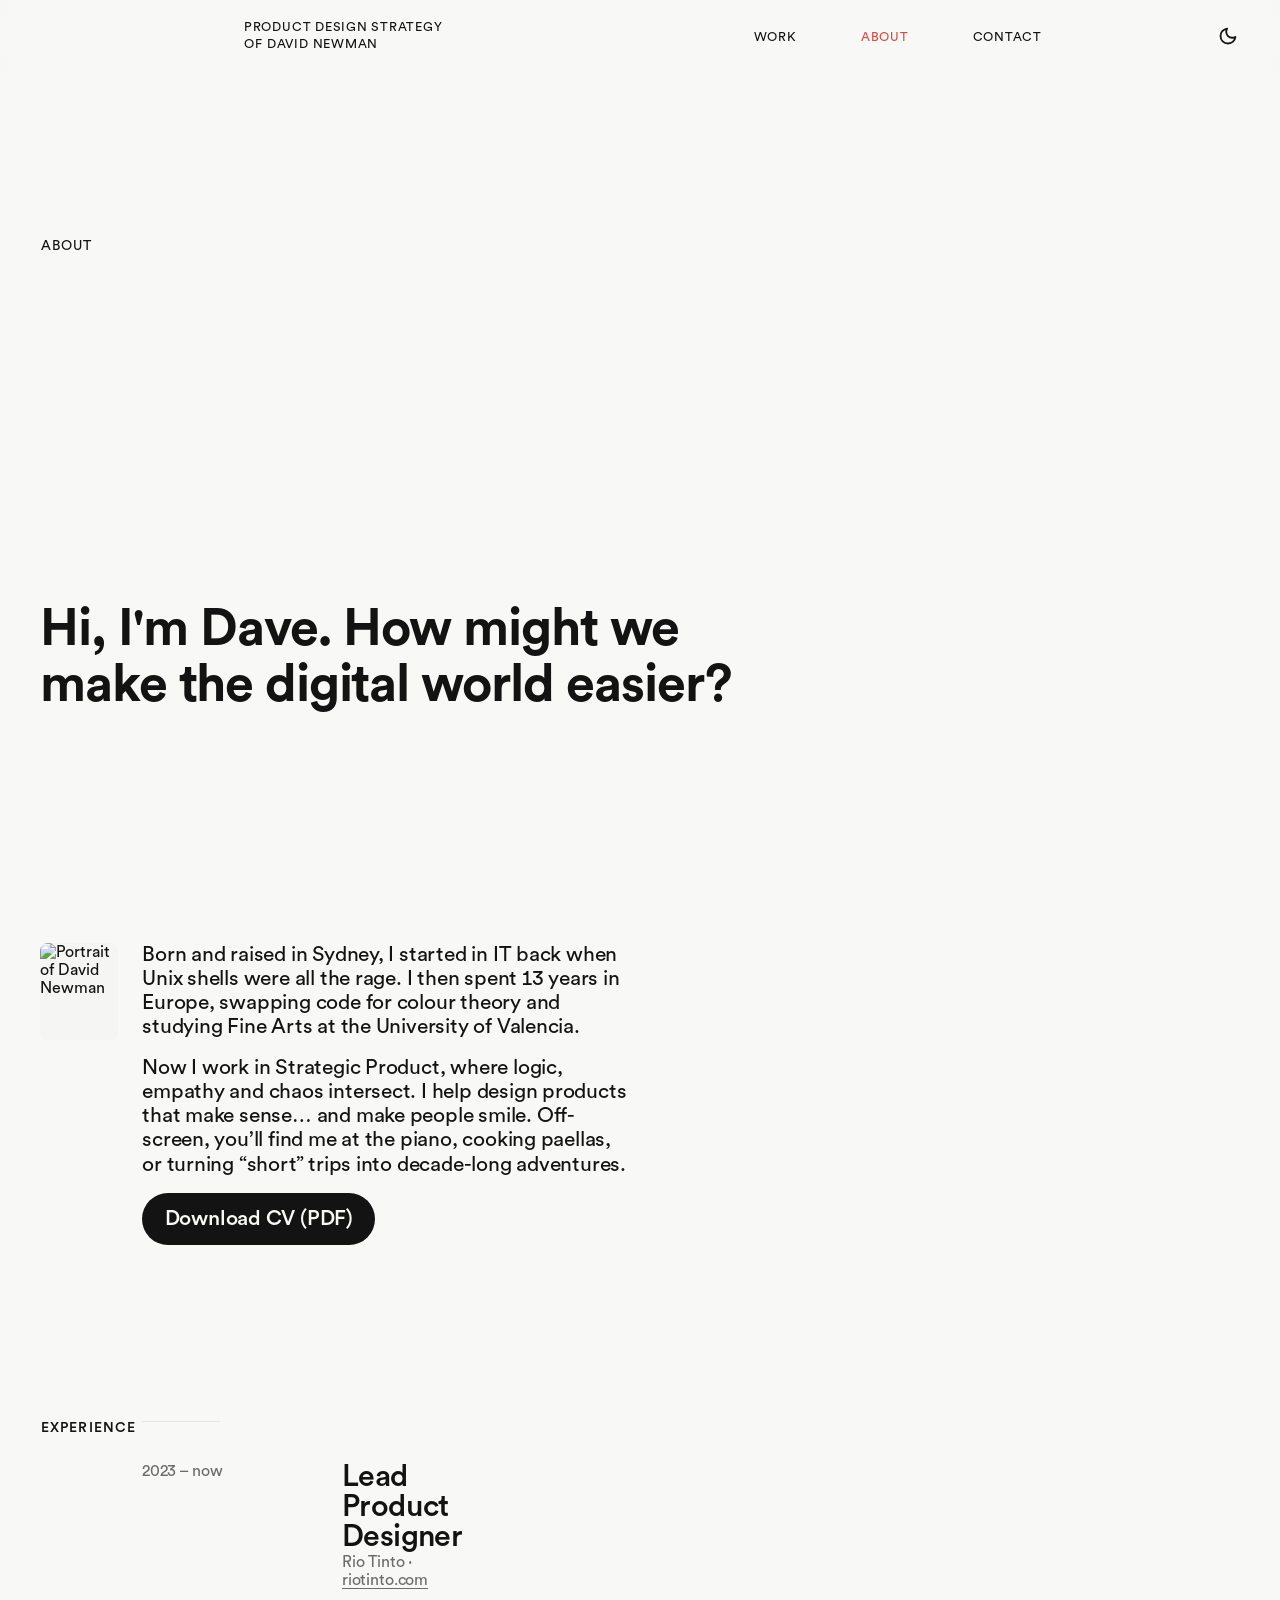
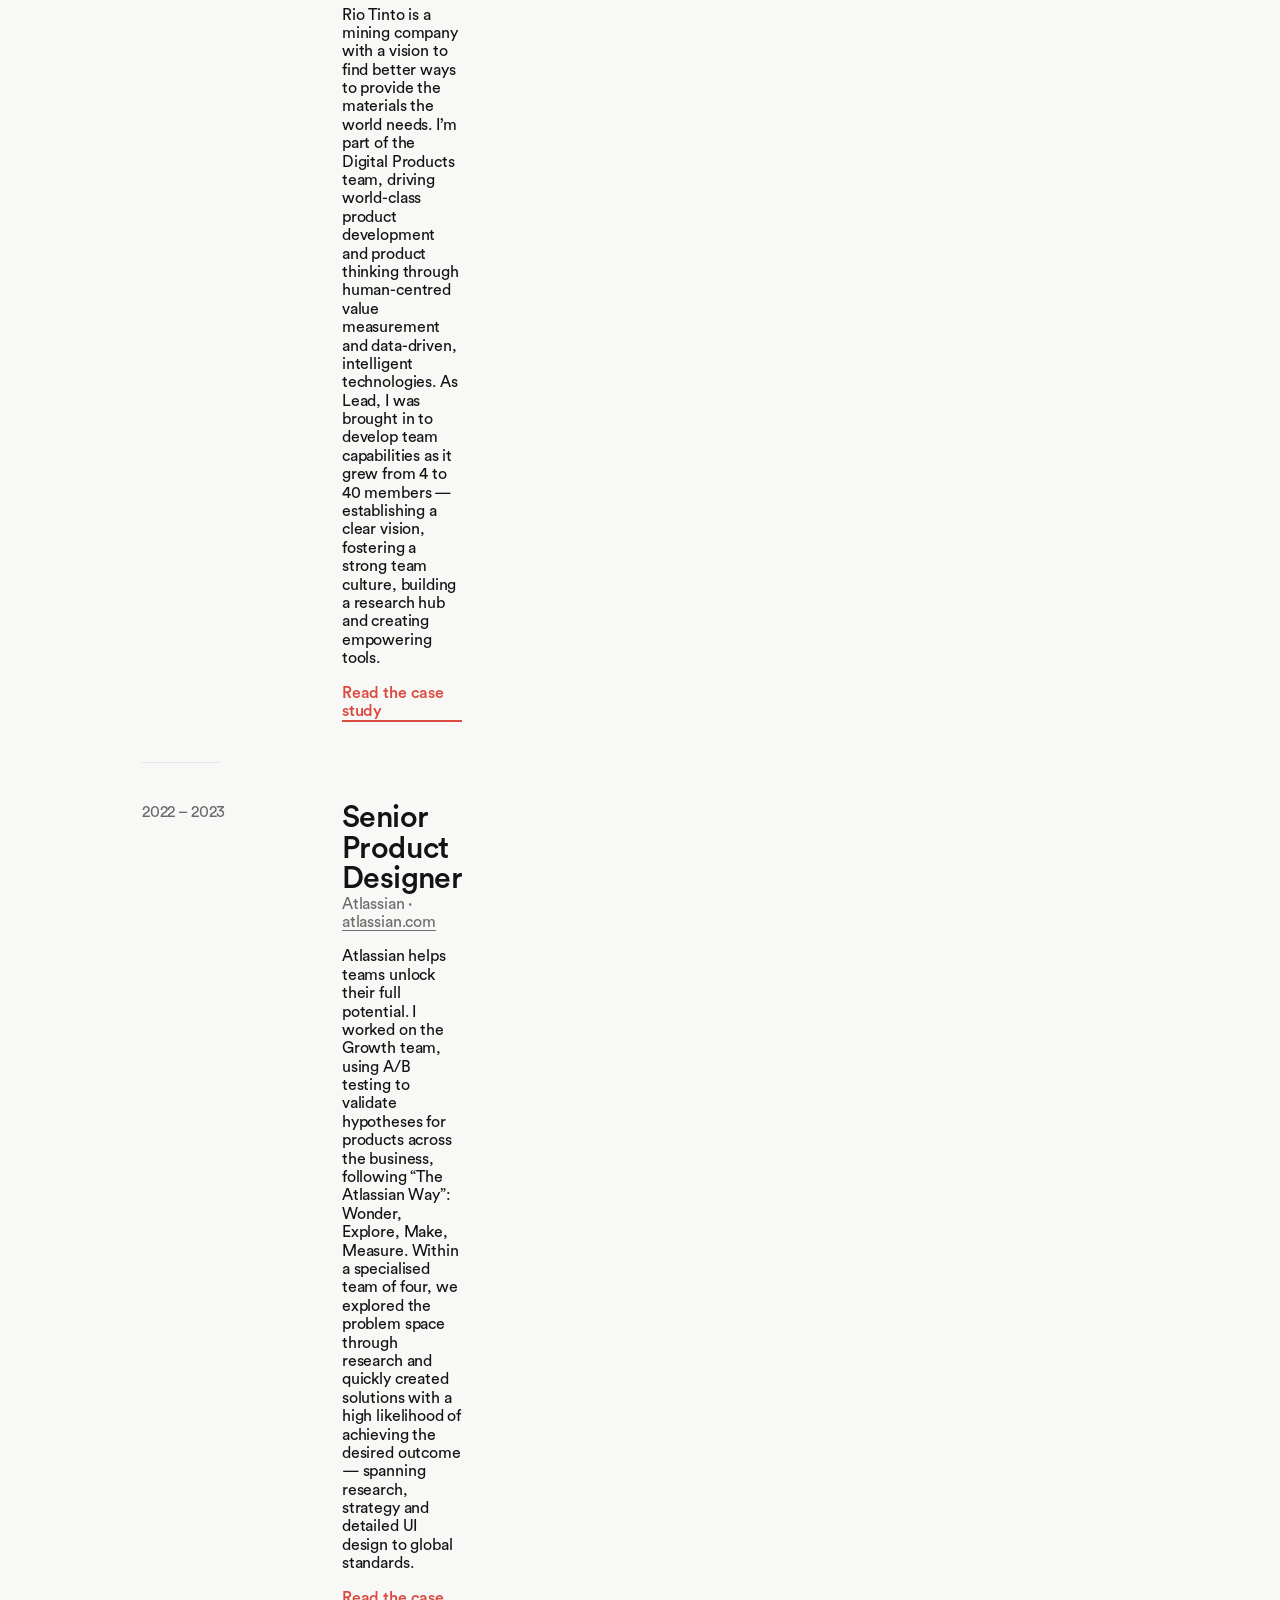
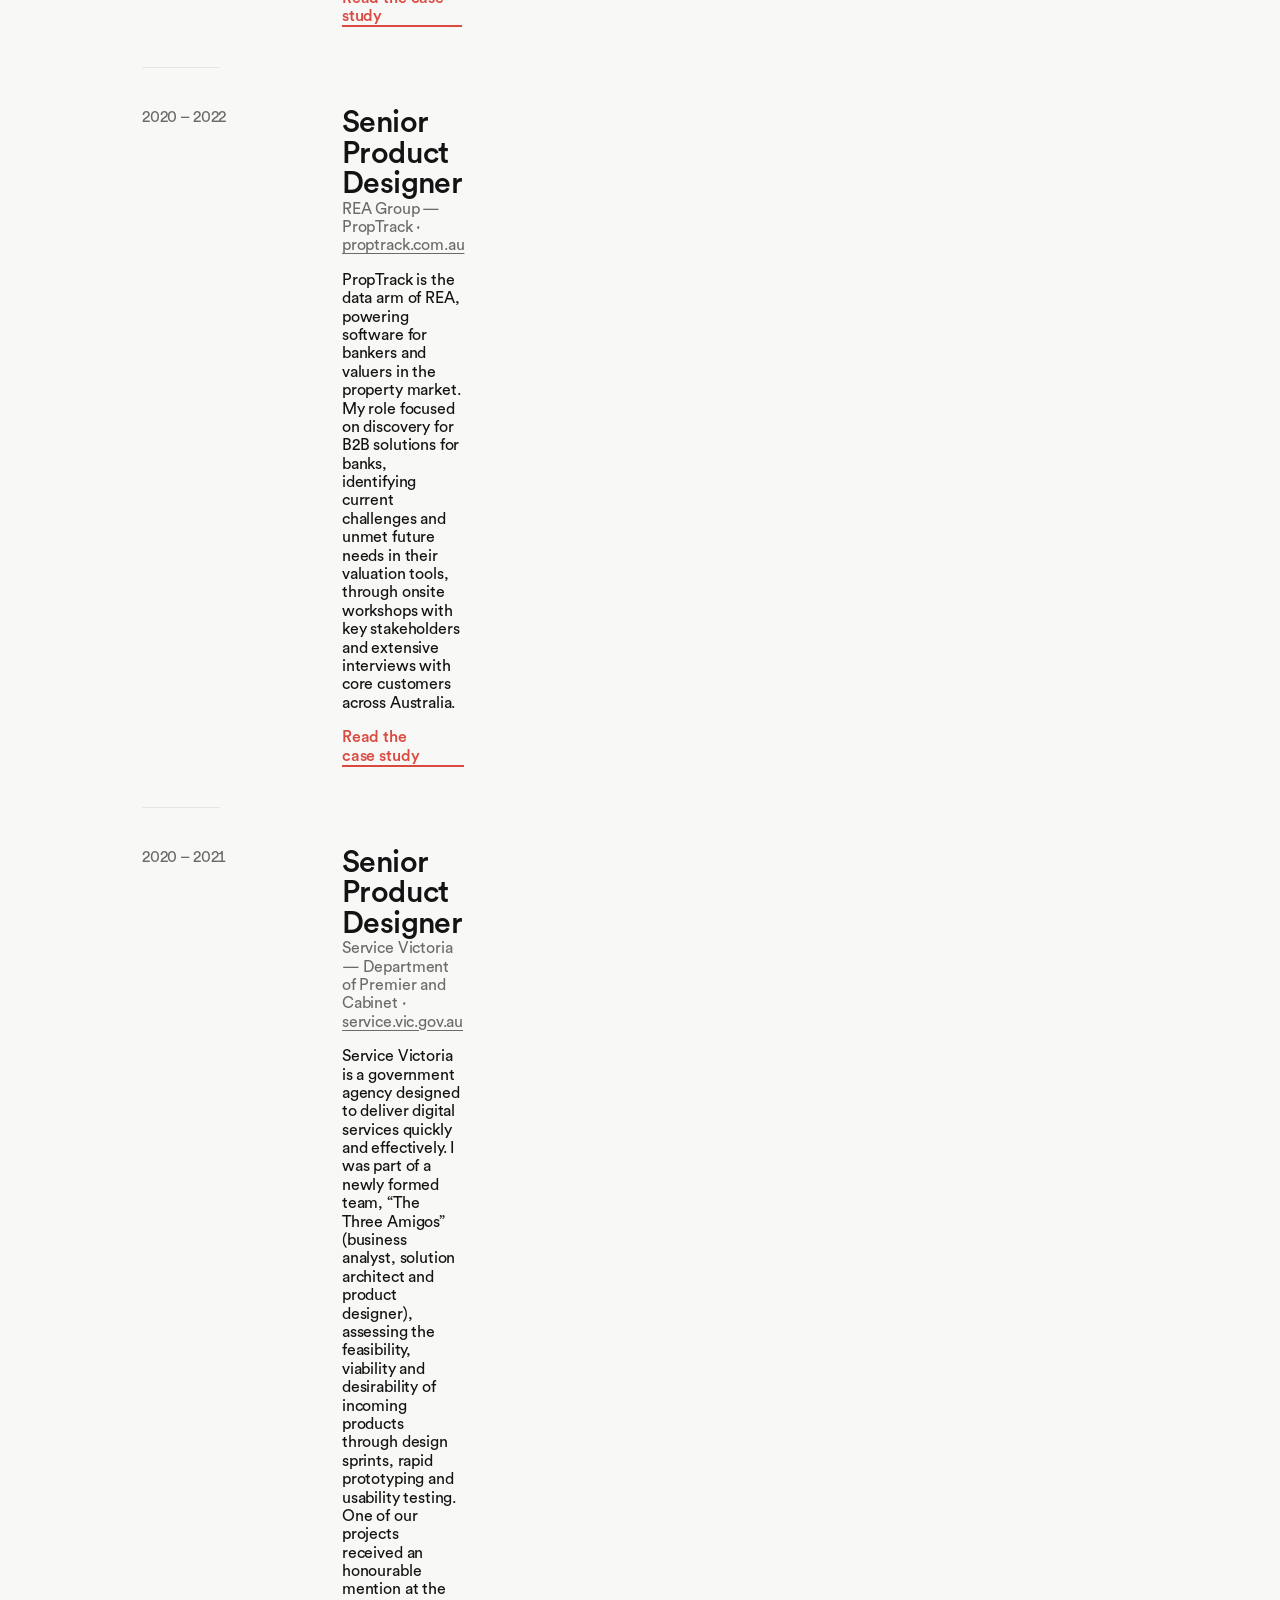
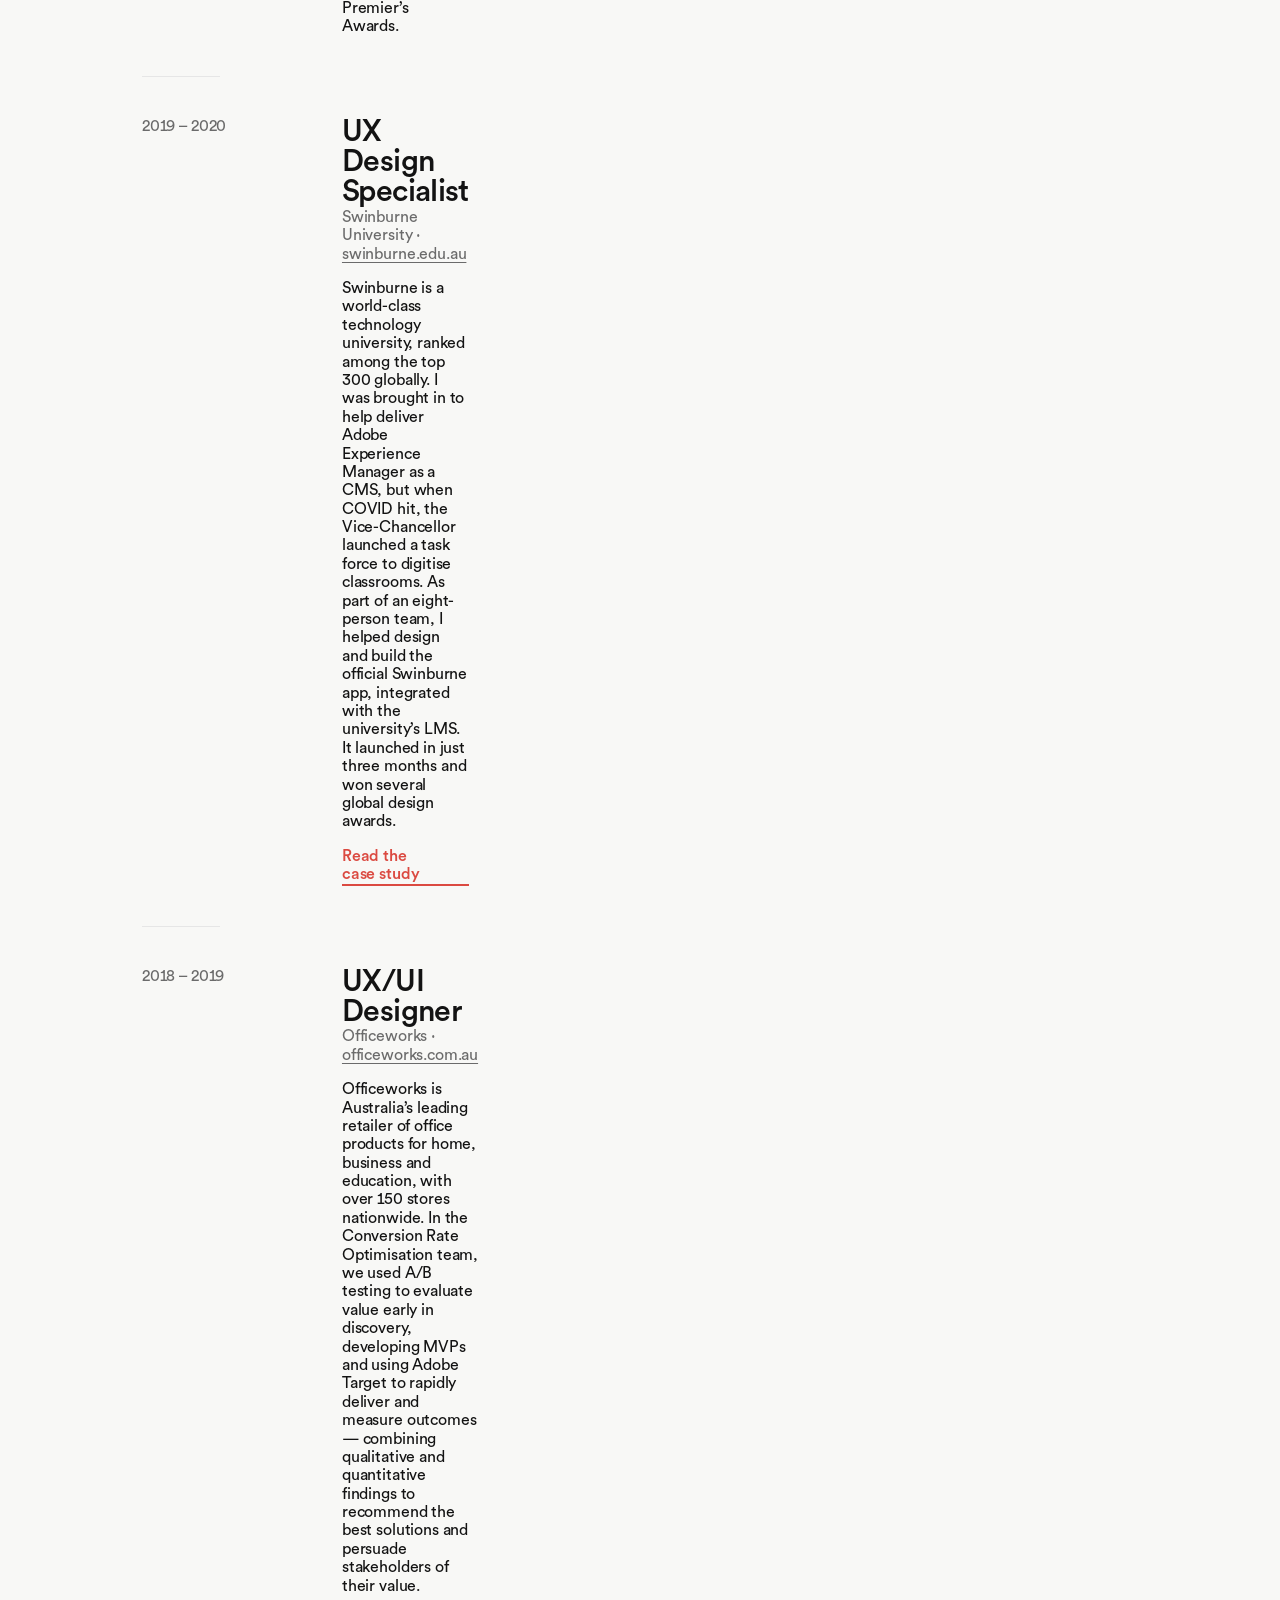
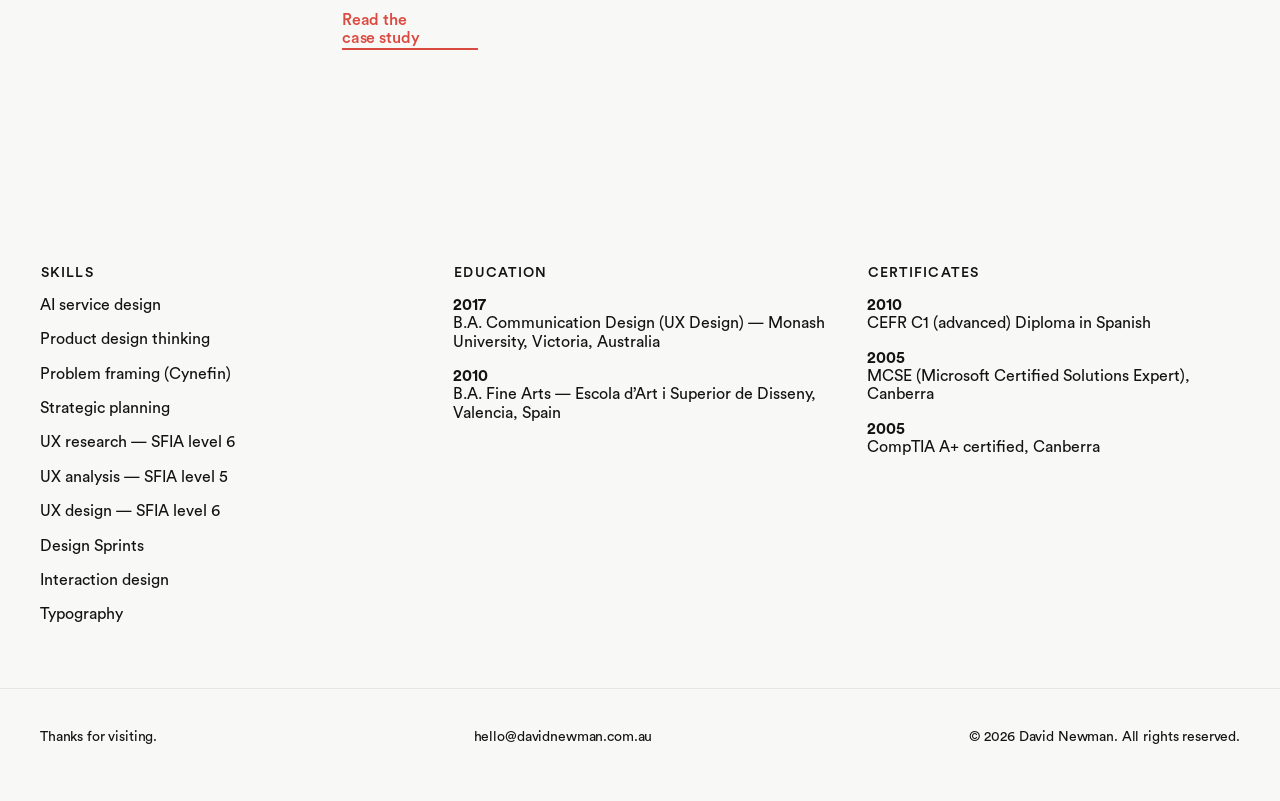
==== commit 7dddca9d: "Condense header brand on scroll - Intro "Product Design strategy / of" folds away over the first 160" ====
--- a/about/index.html
+++ b/about/index.html
@@ -24,7 +24,7 @@
   <a class="skip-link" href="#main">Skip to content</a>
   <header class="site-header">
     <div class="container site-header__inner">
-      <a class="brand" href="../">Product Design strategy<br> of David Newman</a>
+      <a class="brand" href="../"><span class="brand__line">Product Design strategy</span><span class="brand__of">of</span><strong class="brand__name">David Newman</strong></a>
       <nav class="nav" aria-label="Main">
         <ul>
         <li><a href="../work/">Work</a></li>
--- a/assets/css/styles.css
+++ b/assets/css/styles.css
@@ -39,8 +39,10 @@
   --lh-tight: 1.08;
   --lh-snug: 1;
   --lh-body: 1.15;
+  --lh-open: 1.4;
   --ls-body: -0.01em;
   --ls-heading: -0.02em;
+  --ls-eyebrow: 0.08em;
 
   /* space */
   --space-1: 0.25rem;
@@ -50,11 +52,18 @@
   --space-5: 2.5rem;
   --space-6: 4rem;
   --space-7: clamp(4rem, 3rem + 5vw, 8rem);
+  --space-8: clamp(8rem, 6rem + 10vw, 16rem);
   --gutter: clamp(1rem, 0.5rem + 2.5vw, 2.5rem);
   --grid-columns: 12;
+  --grid-column-half: 5;
+  --grid-column-full: 10;
+  --grid-inset: 3;
+  --grid-middle: 8;
   --grid-gutter: clamp(1rem, 0.75rem + 0.9vw, 1.5rem);
   --max-width: 100%;
   --measure: 46rem;
+  --vh-hero: 75vh;
+  
 
   /* shape & motion */
   --radius: 0.5rem;
@@ -67,6 +76,8 @@
   --subtitle-letter-spacing: 0.06em;
   --subtitle-line-height: 1.3;
 }
+/* Small-viewport units stop the hero jumping when the mobile URL bar shows/hides */
+@supports (height: 1svh) { :root { --vh-hero: 75svh; } }
 
 html[data-theme="dark"] {
   color-scheme: dark;
@@ -97,7 +108,7 @@
 img, svg, video { display: block; max-width: 100%; height: auto; }
 img { background: var(--color-surface); }
 h1, h2, h3, h4 { margin: 0; font-weight: 500; line-height: var(--lh-snug); text-wrap: balance; font-feature-settings: 'ss01' on, 'ss02' off, 'ss04' on, 'ss05' on; letter-spacing: var(--ls-heading); }
-p { margin: 0 0 var(--space-3); text-wrap: pretty; font-feature-settings: 'salt' off, 'ss01' off, 'ss02' off, 'ss04' on, 'ss05' on; letter-spacing: var(--ls-body); }
+p, dd { margin: 0 0 var(--space-3); text-wrap: pretty; font-feature-settings: 'salt' off, 'ss01' off, 'ss02' off, 'ss04' on, 'ss05' on; letter-spacing: var(--ls-body); }
 p:last-child { margin-bottom: 0; }
 a { color: inherit; text-underline-offset: 0.2em; }
 a:hover { color: var(--color-accent); }
@@ -125,12 +136,13 @@
 .section--tight { padding-block: var(--space-6); }
 .section--inverse { background: var(--color-inverse-bg); color: var(--color-inverse-fg); }
 .grid { display: grid; gap: var(--space-5); }
+.grid--aside { }
 .grid--inset { grid-column: 1 / -1; gap: var(--space-4); }
 .col-6, .col-4 { grid-column: 1 / -1; }
 @media (min-width: 48rem) {
   .grid--2 { grid-template-columns: repeat(2, 1fr); }
   .grid--3 { grid-template-columns: repeat(3, 1fr); }
-  .grid--aside { grid-template-columns: minmax(12rem, 1fr) 3fr; }
+  .grid--aside { grid-column: 1 / span 12; grid-template-columns: subgrid; gap: var(--space-4); }
   .grid--inset {
     grid-column: 3 / -1;
     grid-template-columns: repeat(10, minmax(0, 1fr));
@@ -150,6 +162,7 @@
 .section--inverse .container > * {
   grid-column: 1 / -1;
 }
+.padding-top { padding-top: var(--space-7); }
 
 /* 5. Components ----------------------------------------------------------- */
 /* header */
@@ -173,7 +186,7 @@
   font-weight: var(--subtitle-weight); color: var(--color-fg); text-decoration: none; text-transform: uppercase; letter-spacing: var(--subtitle-letter-spacing); font-size: var(--subtitle-size);
 }
 .nav {
-  grid-column: 9 / span 2; display: flex; justify-self: start; align-items: center;
+  grid-column: var(--grid-middle) / span 3; display: flex; justify-self: start; align-items: center;
 }
 .nav ul { display: flex; gap: var(--space-6); list-style: none; margin: 0; padding: 0; }
 .nav a {
@@ -181,6 +194,29 @@
 }
 .nav a[aria-current="page"] { color: var(--color-accent); }
 .brand { white-space: nowrap; line-height: var(--subtitle-line-height); }
+
+/* Scroll-linked brand: "Product Design strategy / of David Newman" → "DAVID NEWMAN" (bold).
+   --brand-p goes 0 → 1 over the first part of the scroll (set in main.js). */
+.brand {
+  --a: var(--brand-p, 0);                      /* 0 → 1 as the intro folds away */
+  display: block;
+}
+.brand__line {
+  display: block; overflow: hidden;
+  max-height: calc((1 - var(--a)) * 1lh);
+  opacity: calc(1 - var(--a) * 1.5);
+}
+.brand__of {
+  /* fades out over the first 30%, then its space closes over the remaining 70% */
+  --close: clamp(0, 1 - (var(--a) - 0.3) / 0.7, 1);
+  display: inline-block; overflow: hidden; vertical-align: bottom;
+  max-width: calc(var(--close) * 2em);
+  margin-right: calc(var(--close) * 0.35em);
+  opacity: calc(1 - var(--a) / 0.3);
+}
+/* Name is a <strong>, kept regular weight until the intro has fully folded away */
+.brand__name { font-weight: inherit; }
+.site-header.is-condensed .brand__name { font-weight: 700; }
 .theme-toggle {
   display: inline-grid; place-items: center; width: 1.5rem; height: 1.5rem;
   padding: 0; border: 0; border-radius: 50%;
@@ -190,7 +226,18 @@
 .theme-toggle:hover { background: var(--color-surface); }
 .theme-toggle:active { transform: translateY(1px); }
 .theme-toggle__icon { display: block; width: 20px; height: 20px; background: transparent; }
-@media (max-width: 30rem) {
+/* Tablet & phone: brand | nav | toggle on one row, sized to content */
+@media (max-width: 47.99rem) {
+  .site-header__inner { grid-template-columns: minmax(0, 1fr) auto auto; }
+  .brand { grid-column: 1; }
+  .nav { grid-column: 2; }
+  .nav ul { gap: var(--space-4); }
+  .nav a { display: inline-block; padding-block: 0.5rem; } /* bigger tap target */
+  .site-header__actions { grid-column: 3; }
+  .theme-toggle { width: 2.75rem; height: 2.75rem; } /* 44px tap target, icon unchanged */
+}
+/* Small phones: brand on its own row, nav + toggle below */
+@media (max-width: 35.99rem) {
   .site-header__inner {
     grid-template-columns: repeat(3, minmax(0, 1fr));
     row-gap: var(--space-2); padding-block: var(--space-2);
@@ -200,10 +247,6 @@
   .nav ul { gap: var(--space-3); }
   .nav a { font-size: 0.75rem; }
   .site-header__actions { grid-column: 3; grid-row: 2; }
-}
-@media (max-width: 47.99rem) {
-  .cs-toc { position: static; border-bottom: 1px solid var(--color-line); padding-bottom: var(--space-4); }
-  .cs-toc ol { grid-auto-flow: column; justify-content: start; gap: var(--space-4); }
 }
 
 /* footer */
@@ -217,8 +260,9 @@
 .display { font-size: var(--fs-display); font-weight: 700; line-height: var(--lh-tight); letter-spacing: -0.02em; }
 .lead { font-size: var(--fs-lg); line-height: var(--lh-body); max-width: 52rem; }
 .title { font-size: var(--fs-lg); font-weight: 700; line-height: var(--lh-snug); margin-bottom: var(--space-3); }
+h2.title { grid-column: span var(--grid-column-full); }
 .subtle { color: var(--color-muted); } 
-.prose { max-width: var(--measure); font-size: var(--fs-md); }
+.prose { max-width: var(--measure); font-size: var(--fs-md); grid-column: span var(--grid-column-half); }
 .prose h3 { font-size: var(--fs-lg); margin-bottom: var(--space-3); }
 .prose ul { margin: 0 0 var(--space-3); }
 .cta { display: inline-block; font-size: var(--fs-lg); font-weight: 500; color: var(--color-accent); text-decoration: none; border-bottom: 2px solid currentColor; }
@@ -260,37 +304,128 @@
 .skills { list-style: none; padding: 0; margin: 0; font-size: var(--fs-lg); line-height: 1.3; }
 
 /* case study */
-.cs-hero { padding-block: var(--space-6) var(--space-5); }
-.cs-hero__title { font-size: var(--fs-xl); font-weight: 700; letter-spacing: -0.01em; margin-bottom: var(--space-4); }
-.cs-meta { display: grid; gap: var(--space-4); margin-top: var(--space-5); padding-top: var(--space-4); border-top: 1px solid var(--color-line); }
+.cs { min-height: var(--vh-hero); align-items: center;} /* min-height: grows instead of overflowing */
+.cs-hero { display: grid; grid-template-columns: repeat(var(--grid-columns), minmax(0, 1fr)); grid-column: 1 / span 12; gap: var(--space-4); align-items: start;}
+.cs-hero p {grid-column: 1 / span 2;}
+.cs-hero__title { grid-column: 3 / span 4; letter-spacing: -0.01em; margin-bottom: var(--space-4); margin-top: -8px; }
+.cs-meta { display: grid; grid-template-columns: repeat(4, 1fr); grid-column: var(--grid-middle) / span 3; gap: var(--space-4); margin-top: 0; padding-top: 0; line-height: var(--lh-body); }
 @media (min-width: 48rem) { .cs-meta { grid-template-columns: repeat(3, 1fr); } }
-.cs-meta dt { font-size: var(--fs-xs); color: var(--color-muted); text-transform: uppercase; letter-spacing: 0.08em; }
-.cs-meta dd { margin: var(--space-1) 0 0; }
+.cs-meta dt { font-size: var(--fs-xs); color: var(--color-fg); text-transform: uppercase; letter-spacing: var(--ls-eyebrow); margin-bottom: var(--space-3); }
+.cs-meta dd { margin: 0; color: var(--color-body); line-height: var(--lh-open); margin-bottom: var(--space-4); }
 .cs-cover img { width: 100%; border-radius: var(--radius); }
-.cs-toc { position: sticky; top: 5rem; align-self: start; }
+.cs-toc { grid-column: 1 / span 2; position: sticky; top: 6.4rem; align-self: start; }
 .cs-toc ol { list-style: none; padding: 0; margin: 0; display: grid; gap: var(--space-2); }
 .cs-toc a { text-decoration: none; color: var(--color-muted); }
 .cs-toc a:hover, .cs-toc a.is-active { color: var(--color-fg); }
-.cs-section { scroll-margin-top: 6rem; }
-.cs-section + .cs-section { margin-top: var(--space-7); }
-.cs-section > h2 { font-size: var(--fs-xl); margin-bottom: var(--space-4); }
+.cs-section { grid-column:  3 / span 10; display: grid; grid-template-columns: subgrid; min-width: 0; scroll-margin-top: 6rem; }
+.cs-section.grid { grid-template-columns: repeat(10, minmax(0, 1fr)); gap: var(--space-4); }
+/* Zero-specificity default: anything in a section without its own placement spans the full width
+   (e.g. a gallery when JS is off or reduced motion is on). Any class rule overrides it. */
+:where(.cs-section > *) { grid-column: 1 / -1; }
+.align-right { grid-column: 6 / span 5; margin-bottom: var(--space-6); }
+.cs-section + .cs-section { margin-top: var(--space-8); }
 .figure { margin: var(--space-5) 0; }
 .figure img { width: 100%; border-radius: var(--radius); }
 .figure figcaption { font-size: var(--fs-xs); color: var(--color-muted); margin-top: var(--space-2); }
 .gallery { display: grid; gap: var(--space-3); margin: var(--space-5) 0; grid-template-columns: repeat(auto-fill, minmax(min(100%, 16rem), 1fr)); }
-.gallery img { width: 100%; aspect-ratio: 4 / 3; object-fit: cover; border-radius: var(--radius); }
-.gallery--contain img { object-fit: contain; background: var(--color-surface); }
+.gallery img { width: 100%; object-fit: cover;}
+.gallery--contain img { background: transparent; }
+.gallery-scroll { position: relative; grid-column: 1 / span 10; min-width: 0; margin-block: var(--space-5); contain: inline-size; }
+.gallery-scroll__viewport {
+  position: sticky; top: 5rem; width: 100%; min-width: 0; height: var(--vh-hero); overflow: hidden;
+}
+.gallery-scroll__viewport > .gallery--scroll {
+  display: flex; flex-wrap: nowrap; gap: var(--space-3); width: max-content; min-width: 0;
+  max-width: none; margin: 0; will-change: transform; height: var(--vh-hero);
+}
+.gallery-scroll__viewport > .gallery--scroll > img {
+  flex: 0 0 min(68vw, 48rem); max-width: none;
+}
+@media (max-width: 48rem) {
+  /* Swipeable, edge-to-edge carousel: bleeds into the page gutter, snaps back to it */
+  .gallery-scroll { margin-inline: calc(var(--gutter) * -1); margin-block: var(--space-4); contain: none; }
+  .gallery-scroll__viewport {
+    position: static; height: auto; overflow-x: auto; overflow-y: hidden;
+    scroll-snap-type: x proximity; -webkit-overflow-scrolling: touch; overscroll-behavior-x: contain;
+    padding-inline: var(--gutter); scroll-padding-inline: var(--gutter);
+  }
+  .gallery-scroll__viewport > .gallery--scroll { height: auto; transform: none !important; }
+  /* Filmstrip: every image the same height, width follows its own aspect ratio,
+     so wide diagrams stay legible and you swipe across them instead of shrinking them */
+  .gallery-scroll__viewport > .gallery--scroll > img {
+    flex: 0 0 auto; width: auto; max-width: none;
+    height: clamp(14rem, 62vw, 26rem); object-fit: contain; scroll-snap-align: start;
+  }
+}
 .callouts { display: grid; gap: var(--space-4); margin: var(--space-5) 0; }
 @media (min-width: 48rem) { .callouts { grid-template-columns: repeat(2, 1fr); } }
 .callout { padding: var(--space-4); background: var(--color-surface); border-radius: var(--radius); }
 .callout h3 { font-size: var(--fs-md); margin-bottom: var(--space-2); }
-.metrics { display: grid; gap: var(--space-4); margin: var(--space-5) 0; grid-template-columns: repeat(auto-fit, minmax(12rem, 1fr)); }
-.metric { padding: var(--space-4); border-top: 2px solid var(--color-fg); }
+.metrics { grid-column: 7 /span 5; display: grid; gap: var(--space-4); margin:  0 var(--space-5) 0; grid-template-columns: subgrid; }
+.metric { padding: var(--space-4) 0; border-top: 2px solid var(--color-fg); grid-column: span 3 }
 .metric__value { display: block; font-size: var(--fs-xl); font-weight: 700; line-height: 1; }
 .metric__label { display: block; margin-top: var(--space-2); color: var(--color-muted); }
 .metric-group h3 { font-size: var(--fs-md); margin-bottom: var(--space-2); }
 .next-project { display: grid; gap: var(--space-5); }
 @media (min-width: 48rem) { .next-project { grid-template-columns: repeat(2, 1fr); } }
+
+/* Case study — tablet (768–1023px): the 12-col placements get too narrow, so widen them */
+@media (min-width: 48rem) and (max-width: 63.99rem) {
+  .cs-hero__title,
+  .cs-meta { grid-column: 3 / -1; }
+  .cs-section .prose,
+  .align-right,
+  .metrics { grid-column: 1 / -1; }
+  .metrics { margin: var(--space-5) 0; }
+}
+
+/* Case study — phone (<768px): collapse every grid placement to a single full-width column */
+@media (max-width: 47.99rem) {
+  .cs { min-height: 0; padding-block: var(--space-6) var(--space-3); }
+  .cs-section.grid { row-gap: 0; } /* spacing comes from margins, same as non-grid sections */
+  .cs-hero,
+  .grid--aside,
+  .cs-section,
+  .cs-section.grid { grid-template-columns: minmax(0, 1fr); }
+  .cs-hero > *,
+  .cs-hero p,
+  .grid--aside,
+  .grid--aside > *,
+  .cs-section > *,
+  .cs-section > h2.title,
+  .cards { grid-column: 1 / -1; }
+  .grid--aside { gap: var(--space-5); }
+
+  /* On-page nav becomes a horizontal row (must come after the base .cs-toc rule to win) */
+  .cs-toc { position: static; border-bottom: 1px solid var(--color-line); padding-bottom: var(--space-2); }
+  .cs-toc ol { grid-auto-flow: column; justify-content: start; gap: var(--space-4); overflow-x: auto; }
+  .cs-toc a { display: inline-block; padding-block: 0.5rem; white-space: nowrap; }
+
+  .cs-hero { gap: var(--space-4); }
+  .cs-hero .eyebrow { margin-bottom: 0; }
+  .cs-hero__title { margin: 0; }
+  .cs-meta {
+    grid-template-columns: repeat(2, minmax(0, 1fr)); gap: 0 var(--space-4);
+    padding-top: var(--space-4); border-top: 1px solid var(--color-line);
+  }
+  .cs-meta dt { margin-bottom: var(--space-2); }
+  .cs-meta dd { margin-bottom: var(--space-4); }
+
+  /* Body copy steps down a size so headings keep their hierarchy on small screens */
+  .cs-section .lead { font-size: var(--fs-md); line-height: 1.3; }
+  .align-right { margin-bottom: var(--space-4); }
+  .cs-section + .cs-section { margin-top: var(--space-7); }
+
+  .metrics {
+    grid-template-columns: repeat(auto-fit, minmax(6rem, 1fr));
+    gap: var(--space-3); margin: var(--space-4) 0 var(--space-5);
+  }
+  .metric { grid-column: auto; }
+
+  /* Project cards: title above meta instead of a 9-col split */
+  .card__body { grid-template-columns: minmax(0, 1fr); gap: var(--space-1); }
+  .card__title, .card__meta { grid-column: 1 / -1; }
+}
 
 /* timeline (résumé) */
 .timeline { list-style: none; padding: 0; margin: 0; }
